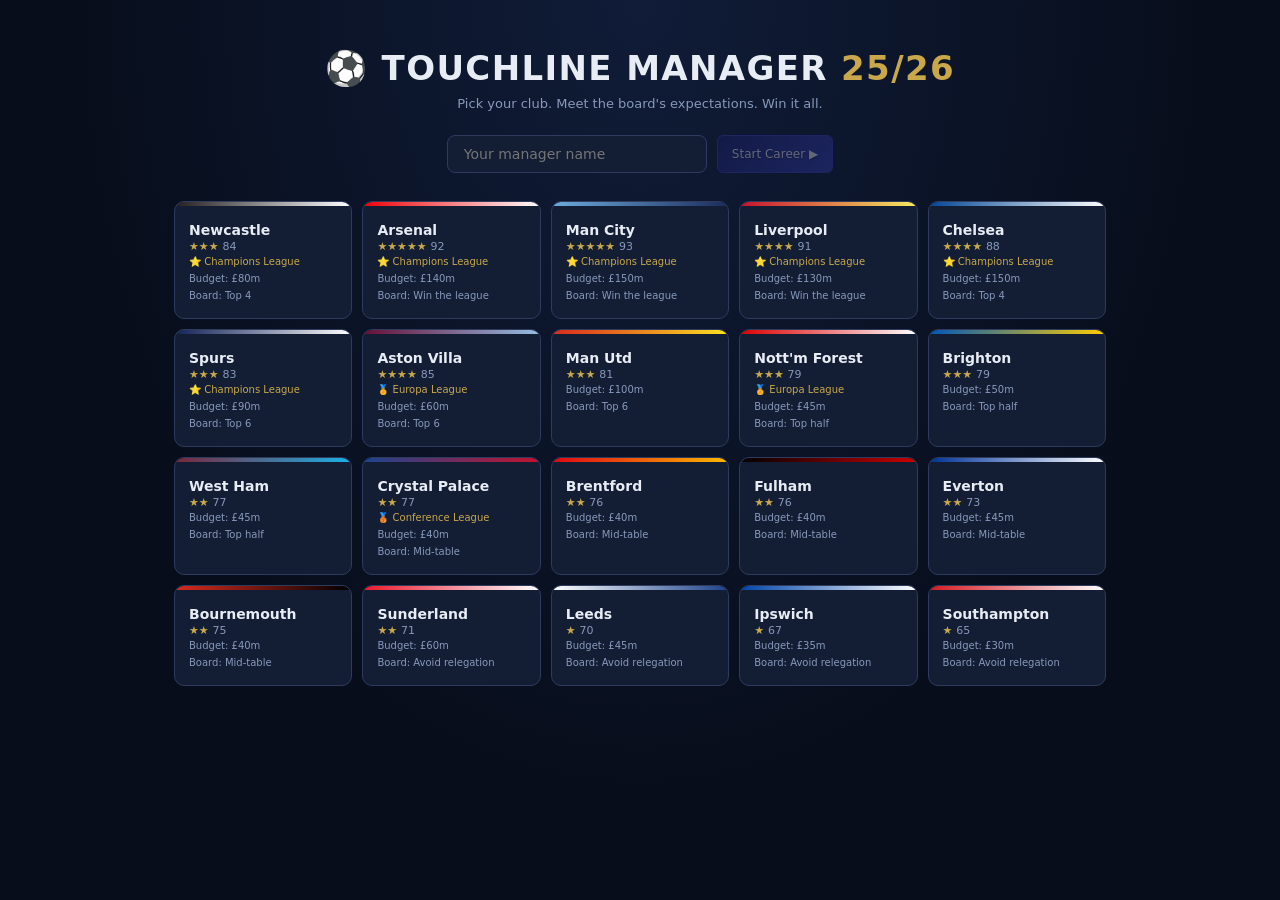
==== index.html @ 54430cdc "Add complete Football Manager 26 browser game Full multi-season football management game: modular JS" ====
<!DOCTYPE html>
<html lang="en">
<head>
<meta charset="UTF-8">
<meta name="viewport" content="width=device-width,initial-scale=1">
<title>Touchline Manager 25/26</title>
<link rel="stylesheet" href="css/style.css">
</head>
<body>

<!-- ══════════════ SETUP / NEW GAME ══════════════ -->
<div class="setup" id="pg-setup">
  <div class="setup-inner">
    <div class="setup-logo">⚽ TOUCHLINE MANAGER <span>25/26</span></div>
    <div class="setup-sub">Pick your club. Meet the board's expectations. Win it all.</div>
    <div class="setup-row">
      <input type="text" id="su-name" placeholder="Your manager name" maxlength="24">
      <button class="btn pri" id="su-continue" onclick="UI.confirmNewGame()" disabled>Start Career ▶</button>
      <button class="btn gold-b" id="su-resume" style="display:none" onclick="UI.resumeGame()">Resume Save ▶</button>
    </div>
    <div class="club-grid" id="su-clubs"></div>
  </div>
</div>

<div class="app" id="app" style="display:none">

<!-- ══════════════ TOPBAR ══════════════ -->
<div class="topbar">
  <div class="tb-logo" id="tb-logo">TM</div>
  <div class="tb-club">
    <div class="tb-club-name" id="tb-club-name">—</div>
    <div class="tb-club-sub" id="tb-date">—</div>
  </div>
  <div class="tb-stats">
    <div class="tb-stat" onclick="UI.nav('table')">
      <div class="tb-stat-v tb-pos" id="tb-pos">—</div>
      <div class="tb-stat-l">Position</div>
    </div>
    <div class="tb-stat">
      <div class="tb-stat-v tb-pts" id="tb-pts">0</div>
      <div class="tb-stat-l">PL Points</div>
    </div>
    <div class="tb-stat" onclick="UI.nav('transfers')">
      <div class="tb-stat-v tb-bud" id="tb-bud">—</div>
      <div class="tb-stat-l">Budget</div>
    </div>
    <div class="tb-stat">
      <div class="tb-stat-v" style="color:var(--text2)" id="tb-gd">+0</div>
      <div class="tb-stat-l">Goal Diff</div>
    </div>
    <div class="tb-stat" onclick="UI.nav('europe')">
      <div class="tb-stat-v" id="tb-euro" style="color:var(--gold);font-size:11px">—</div>
      <div class="tb-stat-l">Europe</div>
    </div>
  </div>
  <div class="tb-right">
    <div id="tb-window"></div>
    <div class="tb-inbox" id="tb-inbox-btn" onclick="UI.nav('inbox')">📬<div class="tb-unread" id="tb-unread">0</div></div>
    <div>
      <div class="tb-morale" id="tb-morale">😐</div>
      <div class="tb-stat-l" style="text-align:center">Morale</div>
    </div>
  </div>
</div>

<!-- ══════════════ SIDEBAR ══════════════ -->
<div class="sidebar">
  <div class="sb-section">Main</div>
  <button class="sb-btn on" id="sb-hub" onclick="UI.nav('hub')"><span class="sb-icon">🏠</span>Hub</button>
  <button class="sb-btn" id="sb-fixtures" onclick="UI.nav('fixtures')"><span class="sb-icon">📅</span>Fixtures</button>
  <button class="sb-btn" id="sb-table" onclick="UI.nav('table')"><span class="sb-icon">📊</span>League</button>
  <button class="sb-btn" id="sb-inbox" onclick="UI.nav('inbox')"><span class="sb-icon">📬</span>Inbox<span class="sb-badge" id="sb-badge">0</span></button>
  <div class="sb-section">Team</div>
  <button class="sb-btn" id="sb-squad" onclick="UI.nav('squad')"><span class="sb-icon">👥</span>Squad</button>
  <button class="sb-btn" id="sb-lineup" onclick="UI.nav('lineup')"><span class="sb-icon">⚽</span>Lineup</button>
  <button class="sb-btn" id="sb-tactics" onclick="UI.nav('tactics')"><span class="sb-icon">⚙️</span>Tactics</button>
  <button class="sb-btn" id="sb-training" onclick="UI.nav('training')"><span class="sb-icon">🏃</span>Training</button>
  <div class="sb-section">Club</div>
  <button class="sb-btn" id="sb-transfers" onclick="UI.nav('transfers')"><span class="sb-icon">🔄</span>Transfers</button>
  <button class="sb-btn" id="sb-europe" onclick="UI.nav('europe')"><span class="sb-icon">⭐</span>Europe</button>
  <button class="sb-btn" id="sb-cups" onclick="UI.nav('cups')"><span class="sb-icon">🏆</span>Domestic Cups</button>
  <div style="margin-top:auto;padding:8px 4px 4px">
    <div class="sb-section" style="padding:0 4px 4px">Recent Form</div>
    <div class="sb-form" id="sb-form"></div>
    <button class="sb-btn" style="margin-top:6px" onclick="UI.quitToMenu()"><span class="sb-icon">💾</span>Save &amp; Menu</button>
  </div>
</div>

<!-- ══════════════ MAIN AREA ══════════════ -->
<div class="main-area">
<div class="toast" id="toast"></div>

<!-- ── HUB ── -->
<div class="page on" id="pg-hub">
  <div style="display:flex;justify-content:space-between;align-items:flex-start;margin-bottom:16px">
    <div>
      <h2 style="font-size:20px;font-weight:700;margin-bottom:2px">Dashboard</h2>
      <div style="font-size:12px;color:var(--text2)" id="hub-sub"></div>
    </div>
    <button class="btn pri" style="font-size:13px;padding:10px 22px" id="hub-continue" onclick="UI.continueToMatch()">Continue ▶</button>
  </div>
  <div class="kpi-row">
    <div class="kpi"><div class="kpi-v tb-pts" id="h-pts">0</div><div class="kpi-l">PL Points</div></div>
    <div class="kpi"><div class="kpi-v tb-pos" id="h-pos">—</div><div class="kpi-l">Position</div></div>
    <div class="kpi"><div class="kpi-v" style="color:var(--text2)" id="h-wdl">0-0-0</div><div class="kpi-l">W-D-L</div></div>
    <div class="kpi"><div class="kpi-v tb-bud" id="h-bud">—</div><div class="kpi-l">Budget</div></div>
    <div class="kpi"><div class="kpi-v" style="color:var(--gold)" id="h-conf">65</div><div class="kpi-l">Board Conf.</div></div>
  </div>
  <div class="hub-grid">
    <div>
      <div class="card gold" id="hub-fix">
        <div class="card-title">Next Match</div>
        <div style="display:flex;align-items:center;justify-content:space-between">
          <div>
            <div style="font-size:11px;color:var(--text2);margin-bottom:4px" id="h-comp"></div>
            <div style="font-size:17px;font-weight:700;margin-bottom:4px" id="h-matchline">—</div>
            <div style="font-size:11px;color:var(--text2)" id="h-venue"></div>
            <div style="font-size:11px;color:var(--text2)" id="h-matchdate"></div>
            <div style="font-size:11px;color:var(--gold);margin-top:4px" id="h-oppform"></div>
          </div>
          <button class="btn pri" style="font-size:13px;padding:10px 20px" id="hub-play-btn" onclick="UI.nav('lineup')">Pick XI ▶</button>
        </div>
      </div>
      <div class="card">
        <div class="card-title">Board Objectives</div>
        <div style="display:flex;justify-content:space-between;align-items:center;margin-bottom:6px">
          <span style="font-size:12px">Target: <strong id="h-target"></strong></span>
          <span style="font-size:11px;color:var(--text2)" id="h-board-mood"></span>
        </div>
        <div class="board-bar"><div class="board-fill" id="h-board-fill" style="width:65%"></div></div>
        <div style="font-size:10px;color:var(--text2)" id="h-board-note"></div>
      </div>
      <div id="hub-comps"></div>
    </div>
    <div>
      <div class="card">
        <div class="card-title">Treatment &amp; Suspensions</div>
        <div id="hub-injuries"></div>
      </div>
      <div class="card">
        <div class="card-title">Recent Results</div>
        <div id="hub-results"></div>
      </div>
    </div>
    <div>
      <div class="card">
        <div class="card-title">Latest News</div>
        <div id="hub-news"></div>
      </div>
      <div id="hub-offer-card"></div>
    </div>
  </div>
</div>

<!-- ── LINEUP ── -->
<div class="page" id="pg-lineup">
  <h2 style="font-size:18px;font-weight:700;margin-bottom:16px">Pick Lineup</h2>
  <div class="g2" style="gap:20px;align-items:start">
    <div>
      <div class="field-label">Formation</div>
      <select id="lu-fm" onchange="UI.changeFormation()" style="width:200px;margin-bottom:12px">
        <option value="433">4-3-3</option><option value="4231">4-2-3-1</option>
        <option value="442">4-4-2</option><option value="4411">4-4-1-1</option>
        <option value="343">3-4-3</option><option value="352">3-5-2</option>
        <option value="41410">4-1-4-1</option><option value="532">5-3-2</option>
        <option value="541">5-4-1</option><option value="4222">4-2-2-2</option>
        <option value="451">4-5-1</option><option value="3412">3-4-1-2</option>
      </select>
      <div class="pitch-static" id="pitch-container"></div>
      <div class="btn-row" style="margin-top:10px">
        <button class="btn" onclick="UI.autoFill()">⚡ Auto-pick XI</button>
        <button class="btn pri" id="lu-go" onclick="UI.preMatch()">Pre-Match Press ▶</button>
      </div>
    </div>
    <div>
      <div class="card" id="pk-panel" style="display:none">
        <div class="card-title" id="pk-lbl">Pick Player</div>
        <div id="pk-list" style="max-height:300px;overflow-y:auto"></div>
        <button class="btn full" style="margin-top:8px" onclick="UI.closePicker()">Cancel</button>
      </div>
      <div class="card" id="bench-panel">
        <div class="card-title">Bench (up to 9)</div>
        <div id="bench-list"></div>
        <div id="bench-add"></div>
      </div>
    </div>
  </div>
</div>

<!-- ── PRE-MATCH PRESS ── -->
<div class="page" id="pg-prepress">
  <h2 style="font-size:18px;font-weight:700;margin-bottom:4px">Pre-Match Press Conference</h2>
  <div style="font-size:12px;color:var(--text2);margin-bottom:16px" id="pp-fixture"></div>
  <div style="max-width:600px">
    <div id="pp-questions"></div>
    <button class="btn" style="margin-top:8px" onclick="UI.skipPress()">Skip press conference</button>
    <button class="btn pri" id="pp-done" style="display:none;margin-top:8px" onclick="UI.startMatch()">Done — Kick Off ▶</button>
  </div>
</div>

<!-- ── MATCH ── -->
<div class="page" id="pg-match">
  <div class="match-layout">
    <div>
      <div class="match-scoreline">
        <div><div class="match-team" id="m-home">—</div></div>
        <div style="text-align:center">
          <div class="match-score" id="m-score">0 — 0</div>
          <div style="font-size:10px;color:var(--text2);margin-top:2px" id="m-scorers-inline"></div>
        </div>
        <div style="text-align:right">
          <div class="match-team" id="m-away">—</div>
          <div style="font-size:11px;color:var(--text2)" id="m-min">0'</div>
        </div>
      </div>
      <div class="pitch-wrap" style="margin-bottom:10px">
        <canvas id="pitch-canvas" style="width:100%;display:block"></canvas>
      </div>
      <div class="highlight-banner" id="highlight-banner">Match in progress...</div>
      <div class="shout-row">
        <button class="shout-btn" onclick="UI.shout('encourage')">💪 Encourage</button>
        <button class="shout-btn" onclick="UI.shout('demand')">🔥 Demand More</button>
        <button class="shout-btn" onclick="UI.shout('calm')">✋ Calm Down</button>
        <button class="shout-btn" onclick="UI.shout('tactics')">🎯 Tactics</button>
        <button class="shout-btn" onclick="UI.shout('express')">🌟 Express</button>
      </div>
      <div style="display:flex;gap:8px;align-items:center;margin-bottom:8px">
        <span style="font-size:11px;color:var(--text2)">Speed:</span>
        <div class="speed-btns">
          <button id="btn-spd1" class="spd-btn on" onclick="UI.setSpeed(1)">1x</button>
          <button id="btn-spd2" class="spd-btn" onclick="UI.setSpeed(2)">2x</button>
          <button id="btn-spd4" class="spd-btn" onclick="UI.setSpeed(4)">4x</button>
          <button id="btn-spd8" class="spd-btn" onclick="UI.setSpeed(8)">8x</button>
        </div>
        <div style="margin-left:auto;display:flex;gap:8px">
          <button class="btn" id="btn-pause" onclick="UI.togglePause()">⏸ Pause</button>
          <button class="btn warn" onclick="UI.nav('subs')">🔄 Subs</button>
          <button class="btn dan" id="btn-ft" onclick="UI.fullTime()" disabled>Full Time</button>
        </div>
      </div>
    </div>
    <div>
      <div class="card" style="margin-bottom:10px">
        <div class="card-title" id="m-comp">—</div>
        <div style="font-size:11px;color:var(--text2);margin-bottom:8px" id="m-venue"></div>
        <div class="match-stats">
          <div class="mstat"><div class="mstat-v" id="m-shots">0-0</div><div class="mstat-l">Shots</div></div>
          <div class="mstat"><div class="mstat-v" id="m-xg">0.0-0.0</div><div class="mstat-l">xG</div></div>
          <div class="mstat"><div class="mstat-v" id="m-poss">50%</div><div class="mstat-l">Poss</div></div>
        </div>
        <div style="font-size:11px;color:var(--text2)">Cards: <span id="m-cards">0Y 0R</span> &nbsp;|&nbsp; Subs: <span id="m-subs">0/5</span></div>
      </div>
      <div class="card">
        <div class="card-title">Match Commentary</div>
        <div class="match-log" id="mlog"></div>
      </div>
    </div>
  </div>
</div>

<!-- ── SUBS ── -->
<div class="page" id="pg-subs">
  <h2 style="font-size:18px;font-weight:700;margin-bottom:4px">Substitutions</h2>
  <div style="font-size:12px;color:var(--text2);margin-bottom:16px"><span id="sub-left">5 left</span> — Step 1: tap who comes OFF &nbsp;▸&nbsp; Step 2: tap who comes ON</div>
  <div class="g2" style="gap:16px;max-width:760px">
    <div class="card"><div class="card-title">On the Pitch</div><div id="sub-off"></div></div>
    <div class="card"><div class="card-title" id="sub-on-sec">Bench</div><div id="sub-on"></div></div>
  </div>
  <button class="btn" style="margin-top:12px" onclick="UI.nav('match')">← Back to Match</button>
</div>

<!-- ── HALF TIME ── -->
<div class="page" id="pg-halftime">
  <h2 style="font-size:18px;font-weight:700;margin-bottom:16px">Half Time</h2>
  <div class="g2" style="gap:16px;max-width:760px">
    <div>
      <div class="card gold" style="text-align:center;padding:20px">
        <div style="font-size:32px;font-weight:800;margin-bottom:4px" id="ht-score">0 — 0</div>
        <div style="font-size:12px;color:var(--text2)" id="ht-scorers"></div>
      </div>
      <div class="card"><div class="card-title">Team Talk</div><div id="ht-talks"></div></div>
    </div>
    <div class="card">
      <div class="card-title">Make Changes</div>
      <p style="font-size:12px;color:var(--text2);margin-bottom:10px">Adjust before the second half.</p>
      <button class="btn full" onclick="UI.nav('subs')">🔄 Substitutions</button>
      <button class="btn full" onclick="UI.nav('tactics')">⚙️ Tactics</button>
      <button class="btn pri full" style="margin-top:8px" onclick="UI.resumeSecondHalf()">▶ Start 2nd Half</button>
    </div>
  </div>
</div>

<!-- ── RESULT ── -->
<div class="page" id="pg-result">
  <h2 style="font-size:18px;font-weight:700;margin-bottom:16px">Full Time</h2>
  <div class="g2" style="gap:16px;max-width:760px">
    <div>
      <div class="card" style="text-align:center;padding:24px">
        <div style="font-size:12px;color:var(--text2);margin-bottom:4px" id="r-comp"></div>
        <div style="font-size:14px;font-weight:600;margin-bottom:8px" id="r-line"></div>
        <div style="font-size:42px;font-weight:800;letter-spacing:6px;margin-bottom:4px" id="r-score"></div>
        <div style="font-size:11px;color:var(--gold);margin-bottom:8px" id="r-note"></div>
        <div style="font-size:12px;color:var(--text2)" id="r-scorers"></div>
      </div>
      <div class="g3" style="gap:8px">
        <div class="mstat card" style="padding:12px;margin:0"><div class="mstat-v" id="r-shots">0-0</div><div class="mstat-l">Shots</div></div>
        <div class="mstat card" style="padding:12px;margin:0"><div class="mstat-v" id="r-poss">50</div><div class="mstat-l">Poss %</div></div>
        <div class="mstat card" style="padding:12px;margin:0"><div class="mstat-v" id="r-xg">0.0</div><div class="mstat-l">xG</div></div>
      </div>
    </div>
    <div>
      <div class="card"><div class="card-title">Player Ratings</div><div id="r-ratings" style="max-height:260px;overflow-y:auto"></div></div>
      <button class="btn full" onclick="UI.postPress()">📰 Post-Match Press</button>
      <button class="btn pri full" style="margin-top:6px" onclick="UI.afterMatch()">Continue ▶</button>
    </div>
  </div>
</div>

<!-- ── POST PRESS ── -->
<div class="page" id="pg-postpress">
  <h2 style="font-size:18px;font-weight:700;margin-bottom:4px">Post-Match Press Conference</h2>
  <div style="font-size:12px;color:var(--text2);margin-bottom:16px" id="post-result-label"></div>
  <div style="max-width:600px">
    <div id="post-questions"></div>
    <button class="btn pri" id="post-done" style="display:none;margin-top:8px" onclick="UI.afterMatch()">Continue ▶</button>
  </div>
</div>

<!-- ── SQUAD ── -->
<div class="page" id="pg-squad">
  <h2 style="font-size:18px;font-weight:700;margin-bottom:16px">Squad Management</h2>
  <div class="tabs">
    <div class="tab on" id="sq-t-players" onclick="UI.sqTab('players')">Players</div>
    <div class="tab" id="sq-t-stats" onclick="UI.sqTab('stats')">Statistics</div>
    <div class="tab" id="sq-t-injuries" onclick="UI.sqTab('injuries')">Unavailable</div>
    <div class="tab" id="sq-t-contracts" onclick="UI.sqTab('contracts')">Contracts</div>
  </div>
  <div id="sq-content"></div>
</div>

<!-- ── TACTICS ── -->
<div class="page" id="pg-tactics">
  <h2 style="font-size:18px;font-weight:700;margin-bottom:16px">Tactics</h2>
  <div class="g2" style="gap:20px;max-width:820px;align-items:start">
    <div>
      <div class="card">
        <div class="card-title">Mentality &amp; Style</div>
        <div class="field-label">Mentality</div>
        <select id="t-men"><option value="att">Attacking</option><option value="bal" selected>Balanced</option><option value="def">Defensive</option><option value="ctr">Counter-Attack</option><option value="pos">Possession</option></select>
        <div class="field-label">Playing Style</div>
        <select id="t-style"><option value="direct">Direct Play</option><option value="tiki">Tiki-Taka</option><option value="press">High Press</option><option value="long">Long Ball</option><option value="wing">Wing Play</option></select>
      </div>
      <div class="card">
        <div class="card-title">Sliders</div>
        <div class="field-label">Pressing Intensity &nbsp;<span id="t-pv" style="color:var(--text)">7</span></div>
        <input type="range" min="1" max="10" value="7" id="t-press" oninput="document.getElementById('t-pv').textContent=this.value">
        <div class="field-label" style="margin-top:10px">Defensive Line &nbsp;<span id="t-lv" style="color:var(--text)">6</span></div>
        <input type="range" min="1" max="10" value="6" id="t-line" oninput="document.getElementById('t-lv').textContent=this.value">
        <div class="field-label" style="margin-top:10px">Width &nbsp;<span id="t-wv" style="color:var(--text)">6</span></div>
        <input type="range" min="1" max="10" value="6" id="t-width" oninput="document.getElementById('t-wv').textContent=this.value">
        <button class="btn suc full" style="margin-top:14px" onclick="UI.saveTactics()">Save Tactics ✓</button>
      </div>
    </div>
    <div class="card">
      <div class="card-title">Team Instructions <span style="font-size:10px;font-weight:400;color:var(--text2)">(max 3, each adds a small boost)</span></div>
      <div id="t-instrs"></div>
    </div>
  </div>
</div>

<!-- ── TRANSFERS ── -->
<div class="page" id="pg-transfers">
  <h2 style="font-size:18px;font-weight:700;margin-bottom:4px">Transfer Centre</h2>
  <div style="font-size:12px;color:var(--text2);margin-bottom:12px" id="tr-status"></div>
  <div class="tabs">
    <div class="tab on" id="tr-t-buy" onclick="UI.trTab('buy')">Sign Players</div>
    <div class="tab" id="tr-t-free" onclick="UI.trTab('free')">Free Agents</div>
    <div class="tab" id="tr-t-sell" onclick="UI.trTab('sell')">Sell / Loan</div>
  </div>
  <div id="tr-content"></div>
</div>

<!-- ── TRAINING ── -->
<div class="page" id="pg-training">
  <h2 style="font-size:18px;font-weight:700;margin-bottom:16px">Training</h2>
  <div class="g2" style="gap:16px;align-items:start;max-width:820px">
    <div class="card">
      <div class="card-title">Weekly Training Focus</div>
      <p style="font-size:11px;color:var(--text2);margin-bottom:12px">Choose what the squad trains. Affects the next match.</p>
      <div id="training-opts"></div>
    </div>
    <div class="card">
      <div class="card-title">Individual Development <span style="font-size:10px;font-weight:400;color:var(--text2)">(up to 3 players)</span></div>
      <p style="font-size:11px;color:var(--text2);margin-bottom:10px">Focused coaching for players with growth potential. Boosts weekly and end-of-season development.</p>
      <div id="training-individual"></div>
    </div>
  </div>
</div>

<!-- ── FIXTURES ── -->
<div class="page" id="pg-fixtures">
  <h2 style="font-size:18px;font-weight:700;margin-bottom:16px">Fixtures &amp; Results</h2>
  <div style="max-width:720px"><div id="fixtures-list"></div></div>
</div>

<!-- ── TABLE ── -->
<div class="page" id="pg-table">
  <h2 style="font-size:18px;font-weight:700;margin-bottom:16px">Premier League</h2>
  <div class="tabs">
    <div class="tab on" id="tbl-t-pl" onclick="UI.tblTab('pl')">Table</div>
    <div class="tab" id="tbl-t-scorers" onclick="UI.tblTab('scorers')">Top Scorers</div>
    <div class="tab" id="tbl-t-results" onclick="UI.tblTab('results')">Latest Results</div>
  </div>
  <div style="max-width:760px"><div id="table-content"></div></div>
</div>

<!-- ── EUROPE ── -->
<div class="page" id="pg-europe">
  <h2 style="font-size:18px;font-weight:700;margin-bottom:16px" id="eu-title">Europe</h2>
  <div id="europe-content" style="max-width:760px"></div>
</div>

<!-- ── CUPS ── -->
<div class="page" id="pg-cups">
  <h2 style="font-size:18px;font-weight:700;margin-bottom:16px">Domestic Cups</h2>
  <div class="g2" style="gap:16px;max-width:820px;align-items:start" id="cups-content"></div>
</div>

<!-- ── INBOX ── -->
<div class="page" id="pg-inbox">
  <h2 style="font-size:18px;font-weight:700;margin-bottom:16px">Inbox</h2>
  <div style="max-width:640px"><div id="inbox-content"></div></div>
</div>

<!-- ── SEASON END ── -->
<div class="page" id="pg-end">
  <h2 style="font-size:18px;font-weight:700;margin-bottom:16px">Season Review</h2>
  <div style="max-width:760px">
    <div id="end-content"></div>
    <button class="btn pri" style="margin-top:16px;padding:10px 28px;font-size:14px" onclick="UI.newSeason()">Start Next Season ▶</button>
  </div>
</div>

<!-- ── SACKED ── -->
<div class="page" id="pg-sacked">
  <div style="max-width:560px;margin:60px auto;text-align:center">
    <div style="font-size:56px;margin-bottom:12px">📉</div>
    <h2 style="font-size:24px;font-weight:800;margin-bottom:8px;color:var(--red)">SACKED</h2>
    <div id="sacked-content" style="font-size:13px;color:var(--text2);line-height:1.8;margin-bottom:20px"></div>
    <button class="btn pri" style="padding:10px 28px;font-size:14px" onclick="UI.backToMenu()">Start a New Career ▶</button>
  </div>
</div>

</div><!-- /main-area -->
</div><!-- /app -->

<!-- ══════════════ MODALS ══════════════ -->
<div class="overlay" id="mod-player">
  <div class="modal">
    <div style="display:flex;justify-content:space-between;align-items:flex-start;margin-bottom:14px">
      <div><div class="modal-title" id="mod-pl-name"></div><div class="modal-sub" id="mod-pl-info"></div></div>
      <button class="btn sm" onclick="UI.closeModal('mod-player')">✕</button>
    </div>
    <div id="mod-pl-attrs"></div>
    <div id="mod-pl-extra" style="margin-top:12px"></div>
  </div>
</div>

<div class="overlay" id="mod-neg">
  <div class="modal">
    <div class="modal-title" id="neg-name"></div>
    <div class="modal-sub" id="neg-info"></div>
    <div id="neg-body"></div>
    <div class="modal-footer" id="neg-footer"></div>
  </div>
</div>

<div class="overlay" id="mod-offer">
  <div class="modal">
    <div class="modal-title" id="offer-title"></div>
    <div class="modal-sub" id="offer-body"></div>
    <div class="modal-footer">
      <button class="btn dan" onclick="UI.rejectOffer()">Reject</button>
      <button class="btn suc" onclick="UI.acceptOffer()">Accept ✓</button>
    </div>
  </div>
</div>

<script src="js/util.js"></script>
<script src="js/data.js"></script>
<script src="js/core.js"></script>
<script src="js/sim.js"></script>
<script src="js/match.js"></script>
<script src="js/pitch.js"></script>
<script src="js/ui.js"></script>
<script src="js/main.js"></script>
</body>
</html>
---- css/style.css ----
*{box-sizing:border-box;margin:0;padding:0}
:root{
  --navy:#0e1628;--navy2:#1a2540;--navy3:#243050;--navy4:#2e3a5e;
  --gold:#c9a84c;--green:#27ae60;--red:#c0392b;--amber:#d35400;--blue:#2980b9;
  --text:#e8ecf4;--text2:#8899bb;--border:#2e3a5e;--bg:#070d1a;--bg2:#0e1628;--bg3:#131e35;
  --accent:#3d5afe;--club:#3a3fbf;--club2:#1a1f6e;--sidebar-w:200px;--topbar-h:48px
}
body{font-family:'Segoe UI',system-ui,sans-serif;font-size:13px;color:var(--text);background:var(--bg);overflow:hidden;height:100vh}

/* ── SETUP SCREEN ───────────────────────────────── */
.setup{height:100vh;overflow-y:auto;background:radial-gradient(ellipse at top,#101c38 0%,#070d1a 65%)}
.setup-inner{max-width:980px;margin:0 auto;padding:48px 24px}
.setup-logo{font-size:34px;font-weight:900;letter-spacing:.04em;text-align:center}
.setup-logo span{color:var(--gold)}
.setup-sub{text-align:center;color:var(--text2);font-size:13px;margin:8px 0 24px}
.setup-row{display:flex;gap:10px;justify-content:center;margin-bottom:28px;flex-wrap:wrap}
.setup-row input{background:var(--bg3);border:1px solid var(--border);border-radius:8px;padding:10px 16px;font-size:14px;color:var(--text);font-family:inherit;width:260px}
.club-grid{display:grid;grid-template-columns:repeat(auto-fill,minmax(170px,1fr));gap:10px}
.club-card{background:var(--bg3);border:1px solid var(--border);border-radius:10px;padding:14px;cursor:pointer;transition:all .15s;position:relative;overflow:hidden}
.club-card:hover{border-color:var(--text2);transform:translateY(-2px)}
.club-card.sel{border-color:var(--gold);box-shadow:0 0 0 1px var(--gold)}
.club-card .cc-bar{position:absolute;top:0;left:0;right:0;height:4px}
.club-card .cc-name{font-weight:700;font-size:14px;margin:6px 0 2px}
.club-card .cc-sub{font-size:10px;color:var(--text2);line-height:1.7}
.club-card .cc-str{font-size:11px;font-weight:700;color:var(--gold)}

/* ── LAYOUT ─────────────────────────────────────── */
.app{display:grid;grid-template-rows:var(--topbar-h) 1fr;grid-template-columns:var(--sidebar-w) 1fr;height:100vh}
.topbar{grid-column:1/-1;background:var(--navy);border-bottom:1px solid var(--border);display:flex;align-items:center;gap:0;z-index:50}
.sidebar{background:var(--navy2);border-right:1px solid var(--border);overflow-y:auto;display:flex;flex-direction:column;gap:2px;padding:8px 6px}
.main-area{background:var(--bg);overflow-y:auto;position:relative}

/* ── TOPBAR ──────────────────────────────────────── */
.tb-logo{width:var(--topbar-h);height:var(--topbar-h);background:linear-gradient(135deg,var(--club2),var(--club));display:flex;align-items:center;justify-content:center;font-weight:800;font-size:14px;color:#fff;flex-shrink:0;border-right:1px solid var(--border);text-shadow:0 1px 2px rgba(0,0,0,.5)}
.tb-club{padding:0 16px;border-right:1px solid var(--border);min-width:170px}
.tb-club-name{font-weight:700;font-size:14px}
.tb-club-sub{font-size:10px;color:var(--text2)}
.tb-stats{display:flex;align-items:stretch;flex:1}
.tb-stat{display:flex;flex-direction:column;align-items:center;justify-content:center;padding:0 18px;border-right:1px solid var(--border);cursor:pointer;transition:background .15s}
.tb-stat:hover{background:var(--navy3)}
.tb-stat-v{font-size:16px;font-weight:700}
.tb-stat-l{font-size:9px;color:var(--text2);text-transform:uppercase;letter-spacing:.06em}
.tb-pos{color:var(--gold)}.tb-pts{color:var(--green)}.tb-bud{color:#5aabdd}
.tb-right{margin-left:auto;display:flex;align-items:center;gap:8px;padding:0 12px}
.tb-morale{font-size:18px;cursor:default}
.tb-inbox{position:relative;cursor:pointer;padding:6px 10px;border-radius:6px;font-size:18px;border:1px solid transparent}
.tb-inbox:hover{background:var(--navy3)}
.tb-unread{position:absolute;top:2px;right:2px;background:var(--red);color:#fff;border-radius:50%;width:14px;height:14px;font-size:9px;align-items:center;justify-content:center;display:none}
.tb-window{background:rgba(39,174,96,.15);border:1px solid var(--green);border-radius:4px;padding:3px 10px;font-size:10px;font-weight:700;color:var(--green)}

/* ── SIDEBAR ─────────────────────────────────────── */
.sb-section{font-size:9px;font-weight:700;color:var(--text2);text-transform:uppercase;letter-spacing:.1em;padding:8px 8px 4px;margin-top:4px}
.sb-btn{display:flex;align-items:center;gap:8px;padding:7px 10px;border-radius:6px;cursor:pointer;color:var(--text2);transition:all .15s;border:1px solid transparent;font-size:12px;background:none;width:100%;text-align:left;font-family:inherit}
.sb-btn:hover{background:var(--navy3);color:var(--text)}
.sb-btn.on{background:var(--navy4);color:var(--text);border-color:var(--border);font-weight:600}
.sb-icon{font-size:14px;width:18px;text-align:center;flex-shrink:0}
.sb-badge{margin-left:auto;background:var(--red);color:#fff;border-radius:10px;padding:1px 6px;font-size:9px;display:none}
.sb-form{display:flex;gap:3px;padding:6px 8px;flex-wrap:wrap}

/* ── PAGES / CARDS ──────────────────────────────── */
.page{display:none;padding:20px 24px;min-height:100%}.page.on{display:block}
.card{background:var(--bg3);border-radius:8px;padding:14px 16px;border:1px solid var(--border);margin-bottom:12px}
.card.gold{border-color:var(--gold)}.card.green{border-color:var(--green)}.card.red{border-color:var(--red)}.card.blue{border-color:var(--blue)}
.card-title{font-size:11px;font-weight:700;color:var(--text2);text-transform:uppercase;letter-spacing:.07em;margin-bottom:10px}

.g2{display:grid;grid-template-columns:1fr 1fr;gap:10px}
.g3{display:grid;grid-template-columns:1fr 1fr 1fr;gap:10px}
.hub-grid{display:grid;grid-template-columns:1fr 1fr 300px;gap:16px;align-items:start}
.match-layout{display:grid;grid-template-columns:1fr 290px;gap:16px;align-items:start}

/* ── BUTTONS ─────────────────────────────────────── */
.btn{display:inline-flex;align-items:center;justify-content:center;gap:6px;border:1px solid var(--border);border-radius:6px;padding:7px 14px;font-size:12px;color:var(--text);cursor:pointer;font-family:inherit;transition:all .15s;background:var(--bg3);white-space:nowrap}
.btn:hover{background:var(--navy3);border-color:var(--navy4)}.btn:disabled{opacity:.35;pointer-events:none}
.btn.pri{background:linear-gradient(135deg,var(--club2),var(--club));color:#fff;border-color:var(--club);text-shadow:0 1px 2px rgba(0,0,0,.4)}
.btn.suc{background:linear-gradient(135deg,#145a32,#27ae60);color:#fff;border-color:#27ae60}
.btn.dan{background:linear-gradient(135deg,#641e16,#c0392b);color:#fff;border-color:#c0392b}
.btn.warn{background:linear-gradient(135deg,#6b2d00,#d35400);color:#fff;border-color:#d35400}
.btn.gold-b{background:linear-gradient(135deg,#6b4a00,#c9a84c);color:#000;border-color:var(--gold);font-weight:700}
.btn.sm{padding:4px 10px;font-size:11px}.btn.full{width:100%}
.btn-row{display:flex;gap:8px;flex-wrap:wrap;margin-bottom:10px}

/* ── TABS / KPI ─────────────────────────────────── */
.tabs{display:flex;gap:1px;background:var(--bg);border-radius:6px;padding:3px;margin-bottom:14px;width:fit-content}
.tab{padding:6px 16px;border-radius:4px;cursor:pointer;color:var(--text2);font-size:12px;transition:all .15s;white-space:nowrap}
.tab.on{background:var(--navy3);color:var(--text);font-weight:600}
.kpi-row{display:flex;gap:12px;margin-bottom:16px;flex-wrap:wrap}
.kpi{background:var(--bg3);border:1px solid var(--border);border-radius:8px;padding:12px 18px;text-align:center;min-width:80px}
.kpi-v{font-size:22px;font-weight:700}.kpi-l{font-size:9px;color:var(--text2);text-transform:uppercase;margin-top:2px}

/* ── TABLE / LIST ───────────────────────────────── */
.data-table{width:100%;border-collapse:collapse;font-size:12px}
.data-table th{color:var(--text2);font-weight:600;padding:6px 8px;text-align:left;border-bottom:1px solid var(--border);font-size:10px;text-transform:uppercase;letter-spacing:.05em}
.data-table td{padding:6px 8px;border-bottom:1px solid var(--border)}
.data-table tr:last-child td{border-bottom:none}
.data-table tr:hover td{background:rgba(255,255,255,.02)}
.data-table tr.me td{background:rgba(201,168,76,.08);font-weight:600;color:var(--gold)}
.data-table tr.ucl td:first-child{border-left:3px solid var(--gold)}
.data-table tr.uel td:first-child{border-left:3px solid var(--blue)}
.data-table tr.rel td:first-child{border-left:3px solid var(--red)}
.list-row{display:flex;align-items:center;padding:7px 0;border-bottom:1px solid var(--border);gap:8px;font-size:12px}
.list-row:last-child{border-bottom:none}
.list-row:hover{background:rgba(255,255,255,.02)}

/* ── TAGS ────────────────────────────────────────── */
.tag{font-size:10px;padding:2px 6px;border-radius:4px;font-weight:600;white-space:nowrap}
.tag-GK{background:#1a1060;color:#a99fff}
.tag-CB,.tag-RB,.tag-LB,.tag-WB{background:#0a2e20;color:#5dba9a}
.tag-DM,.tag-CM{background:#0a2040;color:#5aabdd}
.tag-AM{background:#152010;color:#85c45a}
.tag-RW,.tag-LW,.tag-RM,.tag-LM{background:#2e150a;color:#e08050}
.tag-ST,.tag-CF{background:#2e0a0a;color:#e05555}
.rat{font-size:11px;font-weight:700;padding:2px 7px;border-radius:4px;background:#0a1a2a;color:#5aabdd;min-width:28px;text-align:center}
.rb{font-size:10px;padding:2px 8px;border-radius:5px;font-weight:700}
.rb-W{background:rgba(39,174,96,.2);color:#27ae60}.rb-D{background:rgba(211,84,0,.2);color:#d35400}
.rb-L{background:rgba(192,57,43,.2);color:#c0392b}.rb-u{background:var(--bg3);color:var(--text2)}
.fdot{width:14px;height:14px;border-radius:50%;display:inline-flex;align-items:center;justify-content:center;font-size:7px;color:#fff;font-weight:700;margin-right:2px}
.fdot-W{background:#27ae60}.fdot-D{background:#d35400}.fdot-L{background:#c0392b}
.inj-badge{background:rgba(192,57,43,.2);color:var(--red);font-size:9px;padding:2px 6px;border-radius:4px;font-weight:700}
.susp-badge{background:rgba(211,84,0,.25);color:var(--amber);font-size:9px;padding:2px 6px;border-radius:4px;font-weight:700}
.contract-ok{color:var(--green);font-size:10px;font-weight:700}.contract-warn{color:var(--amber);font-size:10px;font-weight:700}.contract-danger{color:var(--red);font-size:10px;font-weight:700}

/* ── PITCH (lineup) ─────────────────────────────── */
.pitch-wrap{border-radius:8px;overflow:hidden;border:1px solid var(--border);background:#1a5c1a}
.pitch-static{position:relative;width:100%;padding-bottom:62%;background:linear-gradient(180deg,#1a5c1a,#1e6b1e 50%,#1a5c1a);border-radius:8px;overflow:hidden}
.pnode{position:absolute;transform:translate(-50%,-50%);width:40px;height:40px;border-radius:50%;background:var(--club2);border:2px solid var(--club);display:flex;align-items:center;justify-content:center;font-size:6.5px;font-weight:700;color:#fff;cursor:pointer;text-align:center;line-height:1.2;z-index:2;transition:all .15s}
.pnode:hover{border-color:#fff;transform:translate(-50%,-50%) scale(1.12)}
.pnode.empty{background:var(--bg3);border-color:var(--border);color:var(--text2)}
.pnode.tired{border-color:var(--amber)}.pnode.low{border-color:var(--red);background:rgba(192,57,43,.2)}
.pnode.injd{border-color:#ff4444;background:rgba(255,68,68,.15)}

/* ── MATCH ───────────────────────────────────────── */
.match-scoreline{background:var(--navy2);border:1px solid var(--border);border-radius:8px;padding:12px 16px;margin-bottom:10px;display:flex;align-items:center;justify-content:space-between}
.match-score{font-size:28px;font-weight:800;letter-spacing:4px}
.match-team{font-size:12px;font-weight:600;color:var(--text2)}
.highlight-banner{background:var(--bg3);border:1px solid var(--border);border-radius:6px;padding:8px 14px;font-size:12px;min-height:38px;display:flex;align-items:center;margin-bottom:8px;transition:all .3s}
.highlight-banner.goal{background:rgba(39,174,96,.12);border-color:var(--green);color:var(--green);font-weight:700}
.highlight-banner.danger{background:rgba(192,57,43,.1);border-color:var(--red);color:var(--red)}
.highlight-banner.yellow{background:rgba(211,84,0,.1);border-color:var(--amber);color:var(--amber)}
.shout-row{display:flex;gap:6px;flex-wrap:wrap;margin-bottom:8px}
.shout-btn{padding:5px 12px;border-radius:14px;font-size:11px;border:1px solid var(--border);background:var(--bg3);color:var(--text2);cursor:pointer;transition:all .15s}
.shout-btn:hover{background:var(--navy3);color:var(--text)}
.match-stats{display:grid;grid-template-columns:repeat(3,1fr);gap:8px;margin-bottom:10px}
.mstat{background:var(--bg3);border-radius:6px;padding:8px;text-align:center;border:1px solid var(--border)}
.mstat-v{font-size:14px;font-weight:700}.mstat-l{font-size:9px;color:var(--text2);margin-top:1px}
.speed-btns{display:flex;gap:4px;align-items:center}
.spd-btn{padding:4px 12px;border-radius:4px;font-size:11px;border:1px solid var(--border);background:var(--bg3);color:var(--text2);cursor:pointer}
.spd-btn.on{background:var(--navy3);color:var(--text);border-color:var(--accent)}
.match-log{background:var(--bg);border:1px solid var(--border);border-radius:6px;height:260px;overflow-y:auto;padding:8px 10px;font-size:11px;line-height:1.8}
.ml-goal{color:#27ae60;font-weight:700}.ml-opp{color:#c0392b}.ml-yel{color:#d35400}.ml-red{color:#c0392b;font-weight:700}.ml-sub{color:#2980b9}.ml-inj{color:#d35400;font-style:italic}.ml-ev{color:var(--text2)}

/* ── BARS / FORMS ───────────────────────────────── */
.abar{height:5px;border-radius:2px;background:var(--border);margin:2px 0 6px;overflow:hidden}
.afill{height:100%;border-radius:2px}
.board-bar{height:6px;border-radius:3px;background:var(--border);overflow:hidden;margin:4px 0 2px}
.board-fill{height:100%;border-radius:3px;background:linear-gradient(90deg,var(--red) 0%,var(--amber) 50%,var(--green) 100%)}
select{background:var(--bg3);border:1px solid var(--border);border-radius:6px;padding:7px 10px;font-size:12px;color:var(--text);font-family:inherit;width:100%;margin-bottom:8px}
input[type=range]{width:100%;accent-color:var(--accent)}
.field-label{font-size:11px;color:var(--text2);margin-bottom:4px;font-weight:600}
.press-q{font-size:13px;line-height:1.6;margin-bottom:10px;font-weight:500}
.press-opt{width:100%;text-align:left;padding:9px 14px;background:var(--bg3);border:1px solid var(--border);border-radius:6px;color:var(--text);font-size:12px;cursor:pointer;margin-bottom:6px;font-family:inherit;transition:all .15s}
.press-opt:hover{background:var(--navy3);border-color:var(--accent)}
.train-opt{padding:10px 14px;border-radius:6px;border:1px solid var(--border);cursor:pointer;margin-bottom:6px;background:var(--bg3);transition:all .15s;display:flex;align-items:center;gap:10px}
.train-opt:hover{border-color:var(--accent)}.train-opt.sel{border-color:var(--green);background:rgba(39,174,96,.06)}

/* ── TOAST / MODAL ──────────────────────────────── */
.toast{position:fixed;bottom:20px;left:50%;transform:translateX(-50%);background:var(--navy3);color:var(--text);padding:8px 22px;border-radius:20px;font-size:12px;border:1px solid var(--border);z-index:999;display:none;white-space:nowrap;pointer-events:none}
.toast.on{display:block;animation:fadeup .3s}
@keyframes fadeup{from{opacity:0;transform:translateX(-50%) translateY(8px)}to{opacity:1;transform:translateX(-50%) translateY(0)}}
.overlay{display:none;position:fixed;inset:0;background:rgba(0,0,0,.75);z-index:200;align-items:center;justify-content:center}
.overlay.on{display:flex}
.modal{background:var(--bg3);border-radius:10px;border:1px solid var(--border);padding:20px;width:100%;max-width:480px;max-height:85vh;overflow-y:auto}
.modal-title{font-size:15px;font-weight:700;margin-bottom:4px}
.modal-sub{font-size:11px;color:var(--text2);margin-bottom:14px}
.modal-footer{display:flex;gap:8px;margin-top:14px}

::-webkit-scrollbar{width:5px;height:5px}
::-webkit-scrollbar-track{background:var(--bg)}
::-webkit-scrollbar-thumb{background:var(--navy4);border-radius:3px}
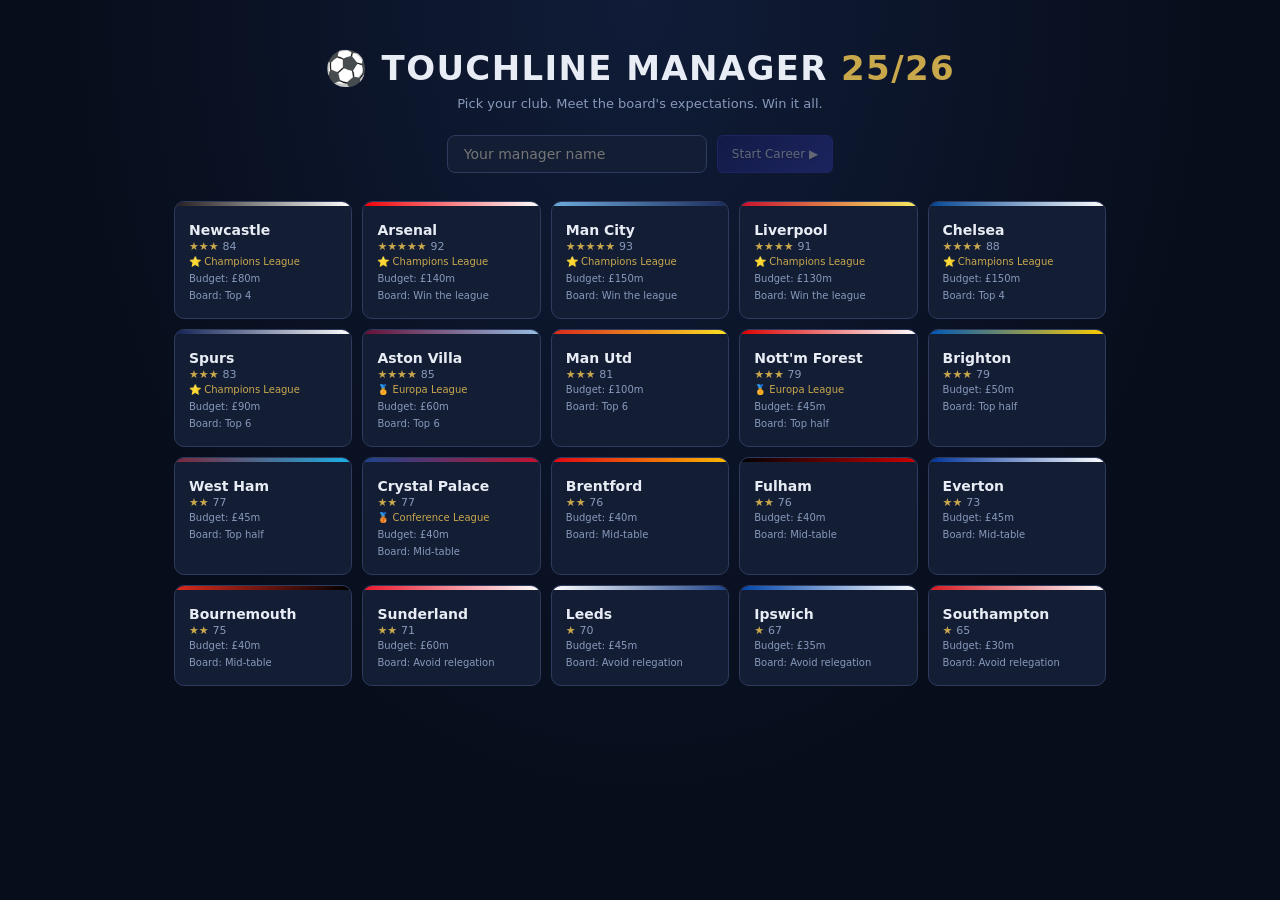
==== commit 1850797f: "Expand transfer market to all top-5 leagues with wonderkids Replaces the ~40-player foreign pool wit" ====
--- a/index.html
+++ b/index.html
@@ -374,6 +374,7 @@
   <div style="font-size:12px;color:var(--text2);margin-bottom:12px" id="tr-status"></div>
   <div class="tabs">
     <div class="tab on" id="tr-t-buy" onclick="UI.trTab('buy')">Sign Players</div>
+    <div class="tab" id="tr-t-wonder" onclick="UI.trTab('wonder')">🌟 Wonderkids</div>
     <div class="tab" id="tr-t-free" onclick="UI.trTab('free')">Free Agents</div>
     <div class="tab" id="tr-t-sell" onclick="UI.trTab('sell')">Sell / Loan</div>
   </div>
--- a/css/style.css
+++ b/css/style.css
@@ -127,6 +127,7 @@
 .pnode.empty{background:var(--bg3);border-color:var(--border);color:var(--text2)}
 .pnode.tired{border-color:var(--amber)}.pnode.low{border-color:var(--red);background:rgba(192,57,43,.2)}
 .pnode.injd{border-color:#ff4444;background:rgba(255,68,68,.15)}
+.pnode.oop{border-style:dashed;border-color:var(--gold)}
 
 /* ── MATCH ───────────────────────────────────────── */
 .match-scoreline{background:var(--navy2);border:1px solid var(--border);border-radius:8px;padding:12px 16px;margin-bottom:10px;display:flex;align-items:center;justify-content:space-between}
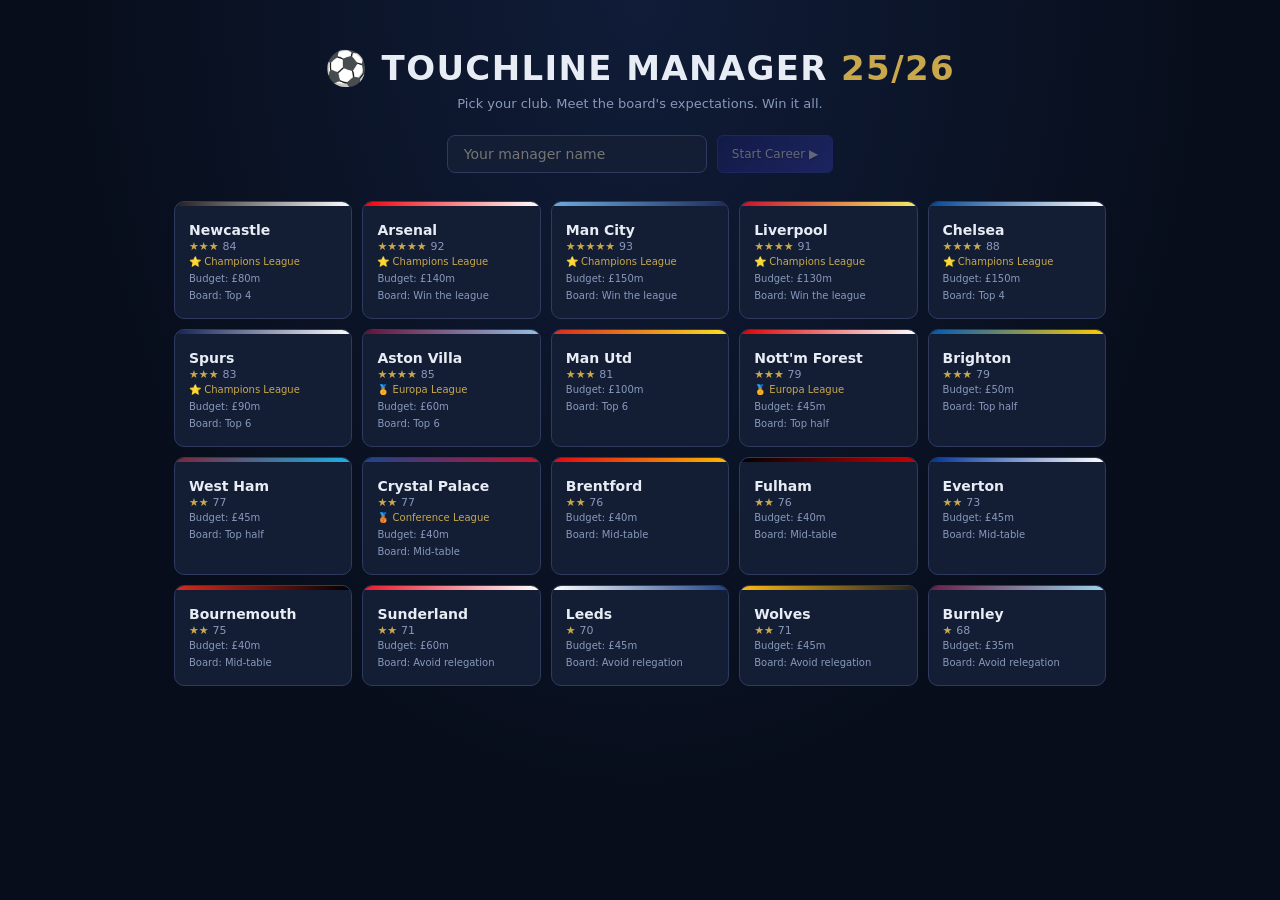
==== commit 89fe33d5: "Add real 2025/26 fixture database and correct the league lineup Season 1 now plays the genuine 2025/" ====
--- a/index.html
+++ b/index.html
@@ -489,6 +489,7 @@
 
 <script src="js/util.js"></script>
 <script src="js/data.js"></script>
+<script src="js/fixtures2526.js"></script>
 <script src="js/core.js"></script>
 <script src="js/sim.js"></script>
 <script src="js/match.js"></script>
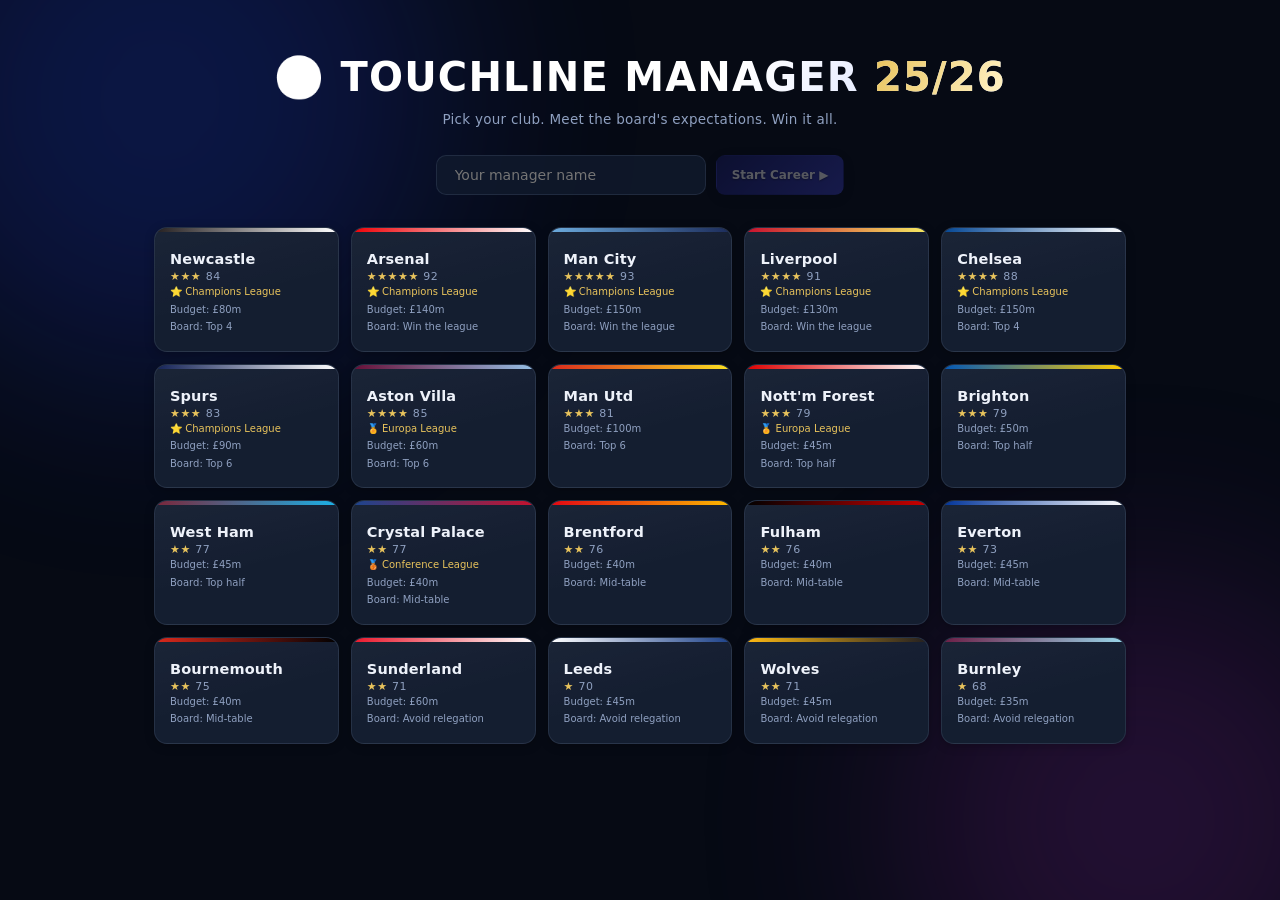
==== commit 6f327137: "Redesign UI: glass theme, club theming, broadcast scoreboard Full visual overhaul of the stylesheet " ====
--- a/index.html
+++ b/index.html
@@ -203,15 +203,13 @@
   <div class="match-layout">
     <div>
       <div class="match-scoreline">
-        <div><div class="match-team" id="m-home">—</div></div>
+        <div style="display:flex;align-items:center;gap:10px"><span class="team-chip" id="m-home-chip"></span><div class="match-team" id="m-home">—</div></div>
         <div style="text-align:center">
           <div class="match-score" id="m-score">0 — 0</div>
-          <div style="font-size:10px;color:var(--text2);margin-top:2px" id="m-scorers-inline"></div>
-        </div>
-        <div style="text-align:right">
-          <div class="match-team" id="m-away">—</div>
-          <div style="font-size:11px;color:var(--text2)" id="m-min">0'</div>
-        </div>
+          <div><span class="min-badge" id="m-min">0'</span></div>
+          <div style="font-size:10px;color:var(--text2);margin-top:3px" id="m-scorers-inline"></div>
+        </div>
+        <div style="display:flex;align-items:center;gap:10px;justify-content:flex-end"><div class="match-team" id="m-away">—</div><span class="team-chip" id="m-away-chip"></span></div>
       </div>
       <div class="pitch-wrap" style="margin-bottom:10px">
         <canvas id="pitch-canvas" style="width:100%;display:block"></canvas>
@@ -490,6 +488,7 @@
 <script src="js/util.js"></script>
 <script src="js/data.js"></script>
 <script src="js/fixtures2526.js"></script>
+<script src="js/players_world.js"></script>
 <script src="js/core.js"></script>
 <script src="js/sim.js"></script>
 <script src="js/match.js"></script>
--- a/css/style.css
+++ b/css/style.css
@@ -1,179 +1,227 @@
 *{box-sizing:border-box;margin:0;padding:0}
 :root{
-  --navy:#0e1628;--navy2:#1a2540;--navy3:#243050;--navy4:#2e3a5e;
-  --gold:#c9a84c;--green:#27ae60;--red:#c0392b;--amber:#d35400;--blue:#2980b9;
-  --text:#e8ecf4;--text2:#8899bb;--border:#2e3a5e;--bg:#070d1a;--bg2:#0e1628;--bg3:#131e35;
-  --accent:#3d5afe;--club:#3a3fbf;--club2:#1a1f6e;--sidebar-w:200px;--topbar-h:48px
+  --navy:#0b1322;--navy2:#101a2e;--navy3:#1a2740;--navy4:#253656;
+  --gold:#e8c35c;--green:#2ecc71;--red:#e74c3c;--amber:#e67e22;--blue:#3498db;
+  --text:#eef2fa;--text2:#8fa0c0;--border:rgba(140,160,200,.14);--bg:#060a14;--bg2:#0b1322;--bg3:#111b2e;
+  --accent:#3d5afe;--club:#3a3fbf;--club2:#1a1f6e;--sidebar-w:204px;--topbar-h:52px;
+  --glass:linear-gradient(165deg,rgba(255,255,255,.045),rgba(255,255,255,.012) 55%);
+  --shadow:0 8px 24px rgba(0,0,0,.35);
+  --shadow-sm:0 2px 10px rgba(0,0,0,.25);
 }
-body{font-family:'Segoe UI',system-ui,sans-serif;font-size:13px;color:var(--text);background:var(--bg);overflow:hidden;height:100vh}
+body{font-family:'Segoe UI',system-ui,-apple-system,'Helvetica Neue',sans-serif;font-size:13px;color:var(--text);background:var(--bg);overflow:hidden;height:100vh;-webkit-font-smoothing:antialiased}
+::selection{background:rgba(61,90,254,.35)}
+
+@keyframes pageIn{from{opacity:0;transform:translateY(7px)}to{opacity:1;transform:none}}
+@keyframes fadeUp{from{opacity:0;transform:translateX(-50%) translateY(10px)}to{opacity:1;transform:translateX(-50%) translateY(0)}}
+@keyframes popIn{from{opacity:0;transform:scale(.96) translateY(8px)}to{opacity:1;transform:none}}
+@keyframes glowPulse{0%,100%{box-shadow:0 0 0 0 rgba(46,204,113,.35)}50%{box-shadow:0 0 18px 2px rgba(46,204,113,.25)}}
+@keyframes floatBlob{0%,100%{transform:translate(0,0) scale(1)}50%{transform:translate(40px,-30px) scale(1.12)}}
+@keyframes shimmer{0%{background-position:-200% 0}100%{background-position:200% 0}}
 
 /* ── SETUP SCREEN ───────────────────────────────── */
-.setup{height:100vh;overflow-y:auto;background:radial-gradient(ellipse at top,#101c38 0%,#070d1a 65%)}
-.setup-inner{max-width:980px;margin:0 auto;padding:48px 24px}
-.setup-logo{font-size:34px;font-weight:900;letter-spacing:.04em;text-align:center}
-.setup-logo span{color:var(--gold)}
-.setup-sub{text-align:center;color:var(--text2);font-size:13px;margin:8px 0 24px}
-.setup-row{display:flex;gap:10px;justify-content:center;margin-bottom:28px;flex-wrap:wrap}
-.setup-row input{background:var(--bg3);border:1px solid var(--border);border-radius:8px;padding:10px 16px;font-size:14px;color:var(--text);font-family:inherit;width:260px}
-.club-grid{display:grid;grid-template-columns:repeat(auto-fill,minmax(170px,1fr));gap:10px}
-.club-card{background:var(--bg3);border:1px solid var(--border);border-radius:10px;padding:14px;cursor:pointer;transition:all .15s;position:relative;overflow:hidden}
-.club-card:hover{border-color:var(--text2);transform:translateY(-2px)}
-.club-card.sel{border-color:var(--gold);box-shadow:0 0 0 1px var(--gold)}
+.setup{height:100vh;overflow-y:auto;background:var(--bg);position:relative}
+.setup::before,.setup::after{content:'';position:fixed;border-radius:50%;filter:blur(110px);opacity:.20;pointer-events:none;animation:floatBlob 14s ease-in-out infinite}
+.setup::before{width:560px;height:560px;background:#2447ff;top:-180px;left:-120px}
+.setup::after{width:480px;height:480px;background:#9c27b0;bottom:-160px;right:-100px;animation-delay:-7s}
+.setup-inner{max-width:1020px;margin:0 auto;padding:54px 24px;position:relative;z-index:1}
+.setup-logo{font-size:40px;font-weight:900;letter-spacing:.03em;text-align:center;background:linear-gradient(120deg,#fff 30%,#9db4ff 60%,#fff);background-size:200% auto;-webkit-background-clip:text;background-clip:text;-webkit-text-fill-color:transparent;animation:shimmer 6s linear infinite}
+.setup-logo span{background:linear-gradient(120deg,var(--gold),#fff0c0,var(--gold));background-size:200% auto;-webkit-background-clip:text;background-clip:text;-webkit-text-fill-color:transparent}
+.setup-sub{text-align:center;color:var(--text2);font-size:13.5px;margin:10px 0 28px;letter-spacing:.02em}
+.setup-row{display:flex;gap:10px;justify-content:center;margin-bottom:32px;flex-wrap:wrap}
+.setup-row input{background:rgba(17,27,46,.8);border:1px solid var(--border);border-radius:10px;padding:11px 18px;font-size:14px;color:var(--text);font-family:inherit;width:270px;transition:border-color .2s,box-shadow .2s}
+.setup-row input:focus{outline:none;border-color:var(--accent);box-shadow:0 0 0 3px rgba(61,90,254,.18)}
+.club-grid{display:grid;grid-template-columns:repeat(auto-fill,minmax(176px,1fr));gap:12px}
+.club-card{background:var(--glass),var(--bg3);border:1px solid var(--border);border-radius:13px;padding:15px;cursor:pointer;transition:transform .18s,border-color .18s,box-shadow .18s;position:relative;overflow:hidden;box-shadow:var(--shadow-sm)}
+.club-card:hover{border-color:rgba(160,180,230,.4);transform:translateY(-3px);box-shadow:var(--shadow)}
+.club-card.sel{border-color:var(--gold);box-shadow:0 0 0 1px var(--gold),0 8px 26px rgba(232,195,92,.18);transform:translateY(-3px)}
 .club-card .cc-bar{position:absolute;top:0;left:0;right:0;height:4px}
-.club-card .cc-name{font-weight:700;font-size:14px;margin:6px 0 2px}
-.club-card .cc-sub{font-size:10px;color:var(--text2);line-height:1.7}
-.club-card .cc-str{font-size:11px;font-weight:700;color:var(--gold)}
+.club-card .cc-name{font-weight:800;font-size:14.5px;margin:8px 0 3px;letter-spacing:.01em}
+.club-card .cc-sub{font-size:10px;color:var(--text2);line-height:1.75}
+.club-card .cc-str{font-size:11px;font-weight:700;color:var(--gold);letter-spacing:.05em}
 
 /* ── LAYOUT ─────────────────────────────────────── */
 .app{display:grid;grid-template-rows:var(--topbar-h) 1fr;grid-template-columns:var(--sidebar-w) 1fr;height:100vh}
-.topbar{grid-column:1/-1;background:var(--navy);border-bottom:1px solid var(--border);display:flex;align-items:center;gap:0;z-index:50}
-.sidebar{background:var(--navy2);border-right:1px solid var(--border);overflow-y:auto;display:flex;flex-direction:column;gap:2px;padding:8px 6px}
-.main-area{background:var(--bg);overflow-y:auto;position:relative}
+.topbar{grid-column:1/-1;background:linear-gradient(180deg,rgba(16,26,46,.97),rgba(11,19,34,.97));border-bottom:1px solid var(--border);display:flex;align-items:center;gap:0;z-index:50;box-shadow:0 2px 14px rgba(0,0,0,.3)}
+.sidebar{background:linear-gradient(195deg,#0e1729,#0a1120);border-right:1px solid var(--border);overflow-y:auto;display:flex;flex-direction:column;gap:2px;padding:10px 8px}
+.main-area{background:radial-gradient(1100px 500px at 75% -10%,rgba(40,65,160,.13),transparent 60%),var(--bg);overflow-y:auto;position:relative}
 
 /* ── TOPBAR ──────────────────────────────────────── */
-.tb-logo{width:var(--topbar-h);height:var(--topbar-h);background:linear-gradient(135deg,var(--club2),var(--club));display:flex;align-items:center;justify-content:center;font-weight:800;font-size:14px;color:#fff;flex-shrink:0;border-right:1px solid var(--border);text-shadow:0 1px 2px rgba(0,0,0,.5)}
-.tb-club{padding:0 16px;border-right:1px solid var(--border);min-width:170px}
-.tb-club-name{font-weight:700;font-size:14px}
-.tb-club-sub{font-size:10px;color:var(--text2)}
+.tb-logo{width:var(--topbar-h);height:var(--topbar-h);background:linear-gradient(135deg,var(--club2),var(--club));display:flex;align-items:center;justify-content:center;font-weight:900;font-size:14px;color:#fff;flex-shrink:0;border-right:1px solid var(--border);text-shadow:0 1px 3px rgba(0,0,0,.55);letter-spacing:.04em}
+.tb-club{padding:0 16px;border-right:1px solid var(--border);min-width:175px}
+.tb-club-name{font-weight:800;font-size:14px;letter-spacing:.01em}
+.tb-club-sub{font-size:10px;color:var(--text2);margin-top:1px}
 .tb-stats{display:flex;align-items:stretch;flex:1}
-.tb-stat{display:flex;flex-direction:column;align-items:center;justify-content:center;padding:0 18px;border-right:1px solid var(--border);cursor:pointer;transition:background .15s}
-.tb-stat:hover{background:var(--navy3)}
-.tb-stat-v{font-size:16px;font-weight:700}
-.tb-stat-l{font-size:9px;color:var(--text2);text-transform:uppercase;letter-spacing:.06em}
-.tb-pos{color:var(--gold)}.tb-pts{color:var(--green)}.tb-bud{color:#5aabdd}
-.tb-right{margin-left:auto;display:flex;align-items:center;gap:8px;padding:0 12px}
-.tb-morale{font-size:18px;cursor:default}
-.tb-inbox{position:relative;cursor:pointer;padding:6px 10px;border-radius:6px;font-size:18px;border:1px solid transparent}
-.tb-inbox:hover{background:var(--navy3)}
-.tb-unread{position:absolute;top:2px;right:2px;background:var(--red);color:#fff;border-radius:50%;width:14px;height:14px;font-size:9px;align-items:center;justify-content:center;display:none}
-.tb-window{background:rgba(39,174,96,.15);border:1px solid var(--green);border-radius:4px;padding:3px 10px;font-size:10px;font-weight:700;color:var(--green)}
+.tb-stat{display:flex;flex-direction:column;align-items:center;justify-content:center;padding:0 19px;border-right:1px solid var(--border);cursor:pointer;transition:background .18s}
+.tb-stat:hover{background:rgba(120,150,230,.07)}
+.tb-stat-v{font-size:16px;font-weight:800;letter-spacing:.01em}
+.tb-stat-l{font-size:8.5px;color:var(--text2);text-transform:uppercase;letter-spacing:.12em;margin-top:1px}
+.tb-pos{color:var(--gold)}.tb-pts{color:var(--green)}.tb-bud{color:#62b2e8}
+.tb-right{margin-left:auto;display:flex;align-items:center;gap:10px;padding:0 14px}
+.tb-morale{font-size:19px;cursor:default}
+.tb-inbox{position:relative;cursor:pointer;padding:6px 11px;border-radius:9px;font-size:18px;border:1px solid transparent;transition:background .18s}
+.tb-inbox:hover{background:rgba(120,150,230,.09)}
+.tb-unread{position:absolute;top:1px;right:2px;background:linear-gradient(135deg,#ff5252,#d32f2f);color:#fff;border-radius:50%;width:15px;height:15px;font-size:9px;align-items:center;justify-content:center;display:none;font-weight:700;box-shadow:0 0 8px rgba(231,76,60,.6)}
+.tb-window{background:rgba(46,204,113,.12);border:1px solid rgba(46,204,113,.55);border-radius:6px;padding:4px 11px;font-size:10px;font-weight:800;color:var(--green);letter-spacing:.06em;text-transform:uppercase;animation:glowPulse 3s ease-in-out infinite}
 
 /* ── SIDEBAR ─────────────────────────────────────── */
-.sb-section{font-size:9px;font-weight:700;color:var(--text2);text-transform:uppercase;letter-spacing:.1em;padding:8px 8px 4px;margin-top:4px}
-.sb-btn{display:flex;align-items:center;gap:8px;padding:7px 10px;border-radius:6px;cursor:pointer;color:var(--text2);transition:all .15s;border:1px solid transparent;font-size:12px;background:none;width:100%;text-align:left;font-family:inherit}
-.sb-btn:hover{background:var(--navy3);color:var(--text)}
-.sb-btn.on{background:var(--navy4);color:var(--text);border-color:var(--border);font-weight:600}
+.sb-section{font-size:9px;font-weight:800;color:var(--text2);text-transform:uppercase;letter-spacing:.16em;padding:10px 10px 5px;margin-top:2px;opacity:.85}
+.sb-btn{display:flex;align-items:center;gap:9px;padding:8px 11px;border-radius:9px;cursor:pointer;color:var(--text2);transition:background .16s,color .16s,transform .16s;border:1px solid transparent;font-size:12.5px;background:none;width:100%;text-align:left;font-family:inherit;position:relative}
+.sb-btn:hover{background:rgba(120,150,230,.08);color:var(--text);transform:translateX(2px)}
+.sb-btn.on{background:linear-gradient(90deg,rgba(61,90,254,.16),rgba(61,90,254,.05));color:var(--text);border-color:rgba(61,90,254,.25);font-weight:700}
+.sb-btn.on::before{content:'';position:absolute;left:-8px;top:18%;bottom:18%;width:3px;border-radius:3px;background:linear-gradient(180deg,var(--club),var(--accent))}
 .sb-icon{font-size:14px;width:18px;text-align:center;flex-shrink:0}
-.sb-badge{margin-left:auto;background:var(--red);color:#fff;border-radius:10px;padding:1px 6px;font-size:9px;display:none}
-.sb-form{display:flex;gap:3px;padding:6px 8px;flex-wrap:wrap}
+.sb-badge{margin-left:auto;background:linear-gradient(135deg,#ff5252,#d32f2f);color:#fff;border-radius:10px;padding:1px 7px;font-size:9px;display:none;font-weight:700}
+.sb-form{display:flex;gap:3px;padding:6px 9px;flex-wrap:wrap}
 
 /* ── PAGES / CARDS ──────────────────────────────── */
-.page{display:none;padding:20px 24px;min-height:100%}.page.on{display:block}
-.card{background:var(--bg3);border-radius:8px;padding:14px 16px;border:1px solid var(--border);margin-bottom:12px}
-.card.gold{border-color:var(--gold)}.card.green{border-color:var(--green)}.card.red{border-color:var(--red)}.card.blue{border-color:var(--blue)}
-.card-title{font-size:11px;font-weight:700;color:var(--text2);text-transform:uppercase;letter-spacing:.07em;margin-bottom:10px}
+.page{display:none;padding:22px 26px;min-height:100%}
+.page.on{display:block;animation:pageIn .26s ease}
+.card{background:var(--glass),var(--bg3);border-radius:13px;padding:15px 17px;border:1px solid var(--border);margin-bottom:13px;box-shadow:var(--shadow-sm)}
+.card.gold{border-color:rgba(232,195,92,.5);box-shadow:0 4px 18px rgba(232,195,92,.07)}
+.card.green{border-color:rgba(46,204,113,.5)}.card.red{border-color:rgba(231,76,60,.5)}.card.blue{border-color:rgba(52,152,219,.5)}
+.card-title{font-size:10.5px;font-weight:800;color:var(--text2);text-transform:uppercase;letter-spacing:.12em;margin-bottom:11px;display:flex;align-items:center;gap:7px}
+.card-title::after{content:'';flex:1;height:1px;background:linear-gradient(90deg,var(--border),transparent)}
 
 .g2{display:grid;grid-template-columns:1fr 1fr;gap:10px}
 .g3{display:grid;grid-template-columns:1fr 1fr 1fr;gap:10px}
 .hub-grid{display:grid;grid-template-columns:1fr 1fr 300px;gap:16px;align-items:start}
-.match-layout{display:grid;grid-template-columns:1fr 290px;gap:16px;align-items:start}
+.match-layout{display:grid;grid-template-columns:1fr 292px;gap:16px;align-items:start}
 
 /* ── BUTTONS ─────────────────────────────────────── */
-.btn{display:inline-flex;align-items:center;justify-content:center;gap:6px;border:1px solid var(--border);border-radius:6px;padding:7px 14px;font-size:12px;color:var(--text);cursor:pointer;font-family:inherit;transition:all .15s;background:var(--bg3);white-space:nowrap}
-.btn:hover{background:var(--navy3);border-color:var(--navy4)}.btn:disabled{opacity:.35;pointer-events:none}
-.btn.pri{background:linear-gradient(135deg,var(--club2),var(--club));color:#fff;border-color:var(--club);text-shadow:0 1px 2px rgba(0,0,0,.4)}
-.btn.suc{background:linear-gradient(135deg,#145a32,#27ae60);color:#fff;border-color:#27ae60}
-.btn.dan{background:linear-gradient(135deg,#641e16,#c0392b);color:#fff;border-color:#c0392b}
-.btn.warn{background:linear-gradient(135deg,#6b2d00,#d35400);color:#fff;border-color:#d35400}
-.btn.gold-b{background:linear-gradient(135deg,#6b4a00,#c9a84c);color:#000;border-color:var(--gold);font-weight:700}
-.btn.sm{padding:4px 10px;font-size:11px}.btn.full{width:100%}
+.btn{display:inline-flex;align-items:center;justify-content:center;gap:6px;border:1px solid var(--border);border-radius:9px;padding:8px 15px;font-size:12px;font-weight:600;color:var(--text);cursor:pointer;font-family:inherit;transition:transform .15s,box-shadow .15s,background .15s,border-color .15s;background:var(--glass),var(--bg3);white-space:nowrap}
+.btn:hover{border-color:rgba(160,180,230,.4);transform:translateY(-1px);box-shadow:0 5px 14px rgba(0,0,0,.3)}
+.btn:active{transform:translateY(0) scale(.97)}
+.btn:disabled{opacity:.32;pointer-events:none}
+.btn.pri{background:linear-gradient(135deg,var(--club2),var(--club));color:#fff;border-color:transparent;text-shadow:0 1px 2px rgba(0,0,0,.4);box-shadow:0 3px 14px rgba(0,0,0,.3)}
+.btn.pri:hover{box-shadow:0 6px 20px rgba(61,90,254,.3);filter:brightness(1.12)}
+.btn.suc{background:linear-gradient(135deg,#0e7a3d,#2ecc71);color:#fff;border-color:transparent}
+.btn.suc:hover{box-shadow:0 6px 18px rgba(46,204,113,.3)}
+.btn.dan{background:linear-gradient(135deg,#7a1c12,#e74c3c);color:#fff;border-color:transparent}
+.btn.warn{background:linear-gradient(135deg,#7a4308,#e67e22);color:#fff;border-color:transparent}
+.btn.gold-b{background:linear-gradient(135deg,#8a6410,#e8c35c);color:#1a1305;border-color:transparent;font-weight:800}
+.btn.gold-b:hover{box-shadow:0 6px 18px rgba(232,195,92,.35)}
+.btn.sm{padding:4px 11px;font-size:11px;border-radius:7px}.btn.full{width:100%}
 .btn-row{display:flex;gap:8px;flex-wrap:wrap;margin-bottom:10px}
 
 /* ── TABS / KPI ─────────────────────────────────── */
-.tabs{display:flex;gap:1px;background:var(--bg);border-radius:6px;padding:3px;margin-bottom:14px;width:fit-content}
-.tab{padding:6px 16px;border-radius:4px;cursor:pointer;color:var(--text2);font-size:12px;transition:all .15s;white-space:nowrap}
-.tab.on{background:var(--navy3);color:var(--text);font-weight:600}
-.kpi-row{display:flex;gap:12px;margin-bottom:16px;flex-wrap:wrap}
-.kpi{background:var(--bg3);border:1px solid var(--border);border-radius:8px;padding:12px 18px;text-align:center;min-width:80px}
-.kpi-v{font-size:22px;font-weight:700}.kpi-l{font-size:9px;color:var(--text2);text-transform:uppercase;margin-top:2px}
+.tabs{display:flex;gap:3px;background:rgba(6,10,20,.7);border:1px solid var(--border);border-radius:11px;padding:4px;margin-bottom:15px;width:fit-content}
+.tab{padding:7px 17px;border-radius:8px;cursor:pointer;color:var(--text2);font-size:12px;font-weight:600;transition:all .18s;white-space:nowrap}
+.tab:hover{color:var(--text)}
+.tab.on{background:linear-gradient(135deg,var(--navy3),var(--navy4));color:var(--text);box-shadow:0 2px 8px rgba(0,0,0,.3)}
+.kpi-row{display:flex;gap:12px;margin-bottom:18px;flex-wrap:wrap}
+.kpi{background:var(--glass),var(--bg3);border:1px solid var(--border);border-radius:13px;padding:13px 20px;text-align:center;min-width:88px;box-shadow:var(--shadow-sm);transition:transform .18s,box-shadow .18s}
+.kpi:hover{transform:translateY(-2px);box-shadow:var(--shadow)}
+.kpi-v{font-size:23px;font-weight:800;letter-spacing:.01em}
+.kpi-l{font-size:8.5px;color:var(--text2);text-transform:uppercase;letter-spacing:.13em;margin-top:3px}
 
 /* ── TABLE / LIST ───────────────────────────────── */
 .data-table{width:100%;border-collapse:collapse;font-size:12px}
-.data-table th{color:var(--text2);font-weight:600;padding:6px 8px;text-align:left;border-bottom:1px solid var(--border);font-size:10px;text-transform:uppercase;letter-spacing:.05em}
-.data-table td{padding:6px 8px;border-bottom:1px solid var(--border)}
+.data-table th{color:var(--text2);font-weight:700;padding:7px 9px;text-align:left;border-bottom:1px solid var(--border);font-size:9.5px;text-transform:uppercase;letter-spacing:.09em}
+.data-table td{padding:7px 9px;border-bottom:1px solid rgba(140,160,200,.07)}
 .data-table tr:last-child td{border-bottom:none}
-.data-table tr:hover td{background:rgba(255,255,255,.02)}
-.data-table tr.me td{background:rgba(201,168,76,.08);font-weight:600;color:var(--gold)}
+.data-table tr:hover td{background:rgba(120,150,230,.05)}
+.data-table tr.me td{background:linear-gradient(90deg,rgba(232,195,92,.12),rgba(232,195,92,.03));font-weight:700;color:var(--gold)}
 .data-table tr.ucl td:first-child{border-left:3px solid var(--gold)}
 .data-table tr.uel td:first-child{border-left:3px solid var(--blue)}
 .data-table tr.rel td:first-child{border-left:3px solid var(--red)}
-.list-row{display:flex;align-items:center;padding:7px 0;border-bottom:1px solid var(--border);gap:8px;font-size:12px}
+.list-row{display:flex;align-items:center;padding:7px 6px;border-bottom:1px solid rgba(140,160,200,.07);gap:8px;font-size:12px;border-radius:7px;transition:background .14s}
 .list-row:last-child{border-bottom:none}
-.list-row:hover{background:rgba(255,255,255,.02)}
+.list-row:hover{background:rgba(120,150,230,.06)}
 
 /* ── TAGS ────────────────────────────────────────── */
-.tag{font-size:10px;padding:2px 6px;border-radius:4px;font-weight:600;white-space:nowrap}
-.tag-GK{background:#1a1060;color:#a99fff}
-.tag-CB,.tag-RB,.tag-LB,.tag-WB{background:#0a2e20;color:#5dba9a}
-.tag-DM,.tag-CM{background:#0a2040;color:#5aabdd}
-.tag-AM{background:#152010;color:#85c45a}
-.tag-RW,.tag-LW,.tag-RM,.tag-LM{background:#2e150a;color:#e08050}
-.tag-ST,.tag-CF{background:#2e0a0a;color:#e05555}
-.rat{font-size:11px;font-weight:700;padding:2px 7px;border-radius:4px;background:#0a1a2a;color:#5aabdd;min-width:28px;text-align:center}
-.rb{font-size:10px;padding:2px 8px;border-radius:5px;font-weight:700}
-.rb-W{background:rgba(39,174,96,.2);color:#27ae60}.rb-D{background:rgba(211,84,0,.2);color:#d35400}
-.rb-L{background:rgba(192,57,43,.2);color:#c0392b}.rb-u{background:var(--bg3);color:var(--text2)}
-.fdot{width:14px;height:14px;border-radius:50%;display:inline-flex;align-items:center;justify-content:center;font-size:7px;color:#fff;font-weight:700;margin-right:2px}
-.fdot-W{background:#27ae60}.fdot-D{background:#d35400}.fdot-L{background:#c0392b}
-.inj-badge{background:rgba(192,57,43,.2);color:var(--red);font-size:9px;padding:2px 6px;border-radius:4px;font-weight:700}
-.susp-badge{background:rgba(211,84,0,.25);color:var(--amber);font-size:9px;padding:2px 6px;border-radius:4px;font-weight:700}
-.contract-ok{color:var(--green);font-size:10px;font-weight:700}.contract-warn{color:var(--amber);font-size:10px;font-weight:700}.contract-danger{color:var(--red);font-size:10px;font-weight:700}
+.tag{font-size:9.5px;padding:3px 7px;border-radius:6px;font-weight:800;white-space:nowrap;letter-spacing:.04em}
+.tag-GK{background:rgba(110,90,255,.18);color:#b3a6ff}
+.tag-CB,.tag-RB,.tag-LB,.tag-WB{background:rgba(45,180,130,.14);color:#6fd4ae}
+.tag-DM,.tag-CM{background:rgba(60,140,230,.15);color:#74b8ec}
+.tag-AM{background:rgba(130,200,80,.14);color:#9ed46e}
+.tag-RW,.tag-LW,.tag-RM,.tag-LM{background:rgba(235,130,70,.15);color:#eda06e}
+.tag-ST,.tag-CF{background:rgba(235,80,80,.15);color:#ef7d7d}
+.rat{font-size:11px;font-weight:800;padding:3px 8px;border-radius:7px;background:linear-gradient(135deg,rgba(52,152,219,.18),rgba(52,152,219,.08));color:#6cc0f5;min-width:30px;text-align:center;border:1px solid rgba(52,152,219,.2)}
+.rb{font-size:10px;padding:3px 9px;border-radius:7px;font-weight:800;letter-spacing:.03em}
+.rb-W{background:rgba(46,204,113,.16);color:#2ecc71;border:1px solid rgba(46,204,113,.3)}
+.rb-D{background:rgba(230,126,34,.15);color:#e67e22;border:1px solid rgba(230,126,34,.3)}
+.rb-L{background:rgba(231,76,60,.15);color:#e74c3c;border:1px solid rgba(231,76,60,.3)}
+.rb-u{background:var(--bg3);color:var(--text2)}
+.fdot{width:15px;height:15px;border-radius:50%;display:inline-flex;align-items:center;justify-content:center;font-size:7.5px;color:#fff;font-weight:800;margin-right:2px;box-shadow:0 1px 4px rgba(0,0,0,.4)}
+.fdot-W{background:linear-gradient(135deg,#27ae60,#2ecc71)}
+.fdot-D{background:linear-gradient(135deg,#ca6f1e,#e67e22)}
+.fdot-L{background:linear-gradient(135deg,#c0392b,#e74c3c)}
+.inj-badge{background:rgba(231,76,60,.15);color:var(--red);font-size:9px;padding:2px 7px;border-radius:6px;font-weight:800;border:1px solid rgba(231,76,60,.3)}
+.susp-badge{background:rgba(230,126,34,.16);color:var(--amber);font-size:9px;padding:2px 7px;border-radius:6px;font-weight:800;border:1px solid rgba(230,126,34,.3)}
+.contract-ok{color:var(--green);font-size:10px;font-weight:800}.contract-warn{color:var(--amber);font-size:10px;font-weight:800}.contract-danger{color:var(--red);font-size:10px;font-weight:800}
 
 /* ── PITCH (lineup) ─────────────────────────────── */
-.pitch-wrap{border-radius:8px;overflow:hidden;border:1px solid var(--border);background:#1a5c1a}
-.pitch-static{position:relative;width:100%;padding-bottom:62%;background:linear-gradient(180deg,#1a5c1a,#1e6b1e 50%,#1a5c1a);border-radius:8px;overflow:hidden}
-.pnode{position:absolute;transform:translate(-50%,-50%);width:40px;height:40px;border-radius:50%;background:var(--club2);border:2px solid var(--club);display:flex;align-items:center;justify-content:center;font-size:6.5px;font-weight:700;color:#fff;cursor:pointer;text-align:center;line-height:1.2;z-index:2;transition:all .15s}
-.pnode:hover{border-color:#fff;transform:translate(-50%,-50%) scale(1.12)}
-.pnode.empty{background:var(--bg3);border-color:var(--border);color:var(--text2)}
-.pnode.tired{border-color:var(--amber)}.pnode.low{border-color:var(--red);background:rgba(192,57,43,.2)}
-.pnode.injd{border-color:#ff4444;background:rgba(255,68,68,.15)}
+.pitch-wrap{border-radius:13px;overflow:hidden;border:1px solid rgba(255,255,255,.12);background:#1a5c1a;box-shadow:var(--shadow),inset 0 0 60px rgba(0,0,0,.25)}
+.pitch-static{position:relative;width:100%;padding-bottom:62%;background:radial-gradient(ellipse at 50% 35%,#247524 0%,#1b621b 55%,#175817 100%);border-radius:13px;overflow:hidden;box-shadow:var(--shadow),inset 0 0 70px rgba(0,0,0,.3);border:1px solid rgba(255,255,255,.1)}
+.pitch-static::before{content:'';position:absolute;inset:0;background:repeating-linear-gradient(0deg,transparent 0 9.5%,rgba(255,255,255,.025) 9.5% 19%)}
+.pnode{position:absolute;transform:translate(-50%,-50%);width:44px;height:44px;border-radius:50%;background:radial-gradient(circle at 35% 30%,var(--club),var(--club2));border:2px solid rgba(255,255,255,.85);display:flex;align-items:center;justify-content:center;font-size:7px;font-weight:800;color:#fff;cursor:pointer;text-align:center;line-height:1.2;z-index:2;transition:transform .16s,box-shadow .16s,border-color .16s;box-shadow:0 4px 10px rgba(0,0,0,.45);text-shadow:0 1px 2px rgba(0,0,0,.7)}
+.pnode:hover{border-color:#fff;transform:translate(-50%,-50%) scale(1.14);box-shadow:0 6px 18px rgba(0,0,0,.5),0 0 0 4px rgba(255,255,255,.15)}
+.pnode.empty{background:rgba(10,16,30,.55);border-color:rgba(255,255,255,.3);color:rgba(255,255,255,.65);border-style:dashed}
+.pnode.tired{border-color:var(--amber)}
+.pnode.low{border-color:var(--red);background:radial-gradient(circle at 35% 30%,#8a2a20,#5c1812)}
+.pnode.injd{border-color:#ff5544;background:radial-gradient(circle at 35% 30%,#7e221a,#511410)}
 .pnode.oop{border-style:dashed;border-color:var(--gold)}
 
 /* ── MATCH ───────────────────────────────────────── */
-.match-scoreline{background:var(--navy2);border:1px solid var(--border);border-radius:8px;padding:12px 16px;margin-bottom:10px;display:flex;align-items:center;justify-content:space-between}
-.match-score{font-size:28px;font-weight:800;letter-spacing:4px}
-.match-team{font-size:12px;font-weight:600;color:var(--text2)}
-.highlight-banner{background:var(--bg3);border:1px solid var(--border);border-radius:6px;padding:8px 14px;font-size:12px;min-height:38px;display:flex;align-items:center;margin-bottom:8px;transition:all .3s}
-.highlight-banner.goal{background:rgba(39,174,96,.12);border-color:var(--green);color:var(--green);font-weight:700}
-.highlight-banner.danger{background:rgba(192,57,43,.1);border-color:var(--red);color:var(--red)}
-.highlight-banner.yellow{background:rgba(211,84,0,.1);border-color:var(--amber);color:var(--amber)}
-.shout-row{display:flex;gap:6px;flex-wrap:wrap;margin-bottom:8px}
-.shout-btn{padding:5px 12px;border-radius:14px;font-size:11px;border:1px solid var(--border);background:var(--bg3);color:var(--text2);cursor:pointer;transition:all .15s}
-.shout-btn:hover{background:var(--navy3);color:var(--text)}
+.match-scoreline{background:linear-gradient(135deg,rgba(16,26,46,.95),rgba(11,19,34,.95));border:1px solid var(--border);border-radius:14px;padding:14px 20px;margin-bottom:11px;display:flex;align-items:center;justify-content:space-between;box-shadow:var(--shadow);position:relative;overflow:hidden}
+.match-scoreline::before{content:'';position:absolute;top:0;left:0;right:0;height:3px;background:linear-gradient(90deg,var(--club),transparent 35%,transparent 65%,var(--red))}
+.match-score{font-size:32px;font-weight:900;letter-spacing:5px;text-shadow:0 2px 10px rgba(0,0,0,.5)}
+.match-team{font-size:12.5px;font-weight:800;color:var(--text);letter-spacing:.03em}
+.team-chip{width:15px;height:15px;border-radius:5px;flex-shrink:0;box-shadow:0 1px 5px rgba(0,0,0,.5),inset 0 0 0 1px rgba(255,255,255,.25);background:var(--navy3)}
+.min-badge{display:inline-block;background:rgba(232,195,92,.12);border:1px solid rgba(232,195,92,.35);border-radius:7px;padding:1px 11px;font-size:11px;font-weight:800;color:var(--gold);margin-top:4px;letter-spacing:.05em}
+.highlight-banner{background:var(--glass),var(--bg3);border:1px solid var(--border);border-radius:10px;padding:9px 15px;font-size:12.5px;font-weight:600;min-height:40px;display:flex;align-items:center;margin-bottom:9px;transition:all .3s;box-shadow:var(--shadow-sm)}
+.highlight-banner.goal{background:linear-gradient(90deg,rgba(46,204,113,.18),rgba(46,204,113,.04));border-color:rgba(46,204,113,.6);color:var(--green);font-weight:800;animation:glowPulse 1.2s ease-in-out}
+.highlight-banner.danger{background:linear-gradient(90deg,rgba(231,76,60,.14),rgba(231,76,60,.03));border-color:rgba(231,76,60,.5);color:#f1948a}
+.highlight-banner.yellow{background:linear-gradient(90deg,rgba(230,126,34,.13),rgba(230,126,34,.03));border-color:rgba(230,126,34,.5);color:var(--amber)}
+.shout-row{display:flex;gap:6px;flex-wrap:wrap;margin-bottom:9px}
+.shout-btn{padding:6px 14px;border-radius:16px;font-size:11px;font-weight:600;border:1px solid var(--border);background:var(--glass),var(--bg3);color:var(--text2);cursor:pointer;transition:all .16s}
+.shout-btn:hover{background:var(--navy3);color:var(--text);border-color:rgba(160,180,230,.4);transform:translateY(-1px)}
+.shout-btn:active{transform:scale(.95)}
 .match-stats{display:grid;grid-template-columns:repeat(3,1fr);gap:8px;margin-bottom:10px}
-.mstat{background:var(--bg3);border-radius:6px;padding:8px;text-align:center;border:1px solid var(--border)}
-.mstat-v{font-size:14px;font-weight:700}.mstat-l{font-size:9px;color:var(--text2);margin-top:1px}
-.speed-btns{display:flex;gap:4px;align-items:center}
-.spd-btn{padding:4px 12px;border-radius:4px;font-size:11px;border:1px solid var(--border);background:var(--bg3);color:var(--text2);cursor:pointer}
-.spd-btn.on{background:var(--navy3);color:var(--text);border-color:var(--accent)}
-.match-log{background:var(--bg);border:1px solid var(--border);border-radius:6px;height:260px;overflow-y:auto;padding:8px 10px;font-size:11px;line-height:1.8}
-.ml-goal{color:#27ae60;font-weight:700}.ml-opp{color:#c0392b}.ml-yel{color:#d35400}.ml-red{color:#c0392b;font-weight:700}.ml-sub{color:#2980b9}.ml-inj{color:#d35400;font-style:italic}.ml-ev{color:var(--text2)}
+.mstat{background:var(--glass),var(--bg3);border-radius:10px;padding:9px;text-align:center;border:1px solid var(--border)}
+.mstat-v{font-size:14px;font-weight:800}.mstat-l{font-size:8.5px;color:var(--text2);margin-top:2px;text-transform:uppercase;letter-spacing:.1em}
+.speed-btns{display:flex;gap:4px;align-items:center;background:rgba(6,10,20,.7);border:1px solid var(--border);border-radius:9px;padding:3px}
+.spd-btn{padding:4px 13px;border-radius:6px;font-size:11px;font-weight:700;border:none;background:transparent;color:var(--text2);cursor:pointer;transition:all .16s}
+.spd-btn.on{background:linear-gradient(135deg,var(--navy3),var(--navy4));color:var(--text);box-shadow:0 1px 6px rgba(0,0,0,.3)}
+.match-log{background:rgba(6,10,20,.75);border:1px solid var(--border);border-radius:10px;height:262px;overflow-y:auto;padding:9px 11px;font-size:11px;line-height:1.5}
+.match-log p{padding:3px 8px;border-radius:6px;margin-bottom:2px;border-left:2px solid transparent}
+.ml-goal{color:#2ecc71;font-weight:800;border-left-color:#2ecc71!important;background:rgba(46,204,113,.07)}
+.ml-opp{color:#e74c3c;font-weight:700;border-left-color:#e74c3c!important;background:rgba(231,76,60,.06)}
+.ml-yel{color:#e67e22;border-left-color:#e67e22!important}
+.ml-red{color:#e74c3c;font-weight:800;border-left-color:#e74c3c!important}
+.ml-sub{color:#3498db;border-left-color:#3498db!important}
+.ml-inj{color:#e67e22;font-style:italic}
+.ml-ev{color:var(--text2)}
 
 /* ── BARS / FORMS ───────────────────────────────── */
-.abar{height:5px;border-radius:2px;background:var(--border);margin:2px 0 6px;overflow:hidden}
-.afill{height:100%;border-radius:2px}
-.board-bar{height:6px;border-radius:3px;background:var(--border);overflow:hidden;margin:4px 0 2px}
-.board-fill{height:100%;border-radius:3px;background:linear-gradient(90deg,var(--red) 0%,var(--amber) 50%,var(--green) 100%)}
-select{background:var(--bg3);border:1px solid var(--border);border-radius:6px;padding:7px 10px;font-size:12px;color:var(--text);font-family:inherit;width:100%;margin-bottom:8px}
+.abar{height:6px;border-radius:3px;background:rgba(140,160,200,.12);margin:2px 0 7px;overflow:hidden}
+.afill{height:100%;border-radius:3px;transition:width .4s ease}
+.board-bar{height:8px;border-radius:4px;background:rgba(140,160,200,.12);overflow:hidden;margin:5px 0 3px}
+.board-fill{height:100%;border-radius:4px;background:linear-gradient(90deg,var(--red) 0%,var(--amber) 50%,var(--green) 100%);transition:width .5s ease;box-shadow:0 0 8px rgba(46,204,113,.3)}
+select{background:rgba(17,27,46,.85);border:1px solid var(--border);border-radius:9px;padding:8px 11px;font-size:12px;color:var(--text);font-family:inherit;width:100%;margin-bottom:8px;transition:border-color .2s}
+select:focus{outline:none;border-color:var(--accent)}
 input[type=range]{width:100%;accent-color:var(--accent)}
-.field-label{font-size:11px;color:var(--text2);margin-bottom:4px;font-weight:600}
-.press-q{font-size:13px;line-height:1.6;margin-bottom:10px;font-weight:500}
-.press-opt{width:100%;text-align:left;padding:9px 14px;background:var(--bg3);border:1px solid var(--border);border-radius:6px;color:var(--text);font-size:12px;cursor:pointer;margin-bottom:6px;font-family:inherit;transition:all .15s}
-.press-opt:hover{background:var(--navy3);border-color:var(--accent)}
-.train-opt{padding:10px 14px;border-radius:6px;border:1px solid var(--border);cursor:pointer;margin-bottom:6px;background:var(--bg3);transition:all .15s;display:flex;align-items:center;gap:10px}
-.train-opt:hover{border-color:var(--accent)}.train-opt.sel{border-color:var(--green);background:rgba(39,174,96,.06)}
+input[type=number],input[type=text]{transition:border-color .2s,box-shadow .2s}
+input[type=number]:focus,input[type=text]:focus{outline:none;border-color:var(--accent)!important;box-shadow:0 0 0 3px rgba(61,90,254,.15)}
+.field-label{font-size:11px;color:var(--text2);margin-bottom:5px;font-weight:700;letter-spacing:.03em}
+.press-q{font-size:13.5px;line-height:1.6;margin-bottom:11px;font-weight:600}
+.press-opt{width:100%;text-align:left;padding:10px 15px;background:var(--glass),var(--bg3);border:1px solid var(--border);border-radius:9px;color:var(--text);font-size:12px;cursor:pointer;margin-bottom:6px;font-family:inherit;transition:all .16s}
+.press-opt:hover{background:var(--navy3);border-color:rgba(61,90,254,.5);transform:translateX(3px)}
+.train-opt{padding:11px 15px;border-radius:10px;border:1px solid var(--border);cursor:pointer;margin-bottom:6px;background:var(--glass),var(--bg3);transition:all .16s;display:flex;align-items:center;gap:11px}
+.train-opt:hover{border-color:rgba(61,90,254,.5);transform:translateX(2px)}
+.train-opt.sel{border-color:rgba(46,204,113,.6);background:linear-gradient(90deg,rgba(46,204,113,.1),rgba(46,204,113,.02))}
 
 /* ── TOAST / MODAL ──────────────────────────────── */
-.toast{position:fixed;bottom:20px;left:50%;transform:translateX(-50%);background:var(--navy3);color:var(--text);padding:8px 22px;border-radius:20px;font-size:12px;border:1px solid var(--border);z-index:999;display:none;white-space:nowrap;pointer-events:none}
-.toast.on{display:block;animation:fadeup .3s}
-@keyframes fadeup{from{opacity:0;transform:translateX(-50%) translateY(8px)}to{opacity:1;transform:translateX(-50%) translateY(0)}}
-.overlay{display:none;position:fixed;inset:0;background:rgba(0,0,0,.75);z-index:200;align-items:center;justify-content:center}
+.toast{position:fixed;bottom:22px;left:50%;transform:translateX(-50%);background:linear-gradient(135deg,rgba(26,39,64,.97),rgba(16,26,46,.97));color:var(--text);padding:10px 26px;border-radius:24px;font-size:12.5px;font-weight:600;border:1px solid rgba(160,180,230,.25);z-index:999;display:none;white-space:nowrap;pointer-events:none;box-shadow:0 8px 30px rgba(0,0,0,.5)}
+.toast.on{display:block;animation:fadeUp .3s ease}
+.overlay{display:none;position:fixed;inset:0;background:rgba(3,6,12,.72);backdrop-filter:blur(6px);-webkit-backdrop-filter:blur(6px);z-index:200;align-items:center;justify-content:center}
 .overlay.on{display:flex}
-.modal{background:var(--bg3);border-radius:10px;border:1px solid var(--border);padding:20px;width:100%;max-width:480px;max-height:85vh;overflow-y:auto}
-.modal-title{font-size:15px;font-weight:700;margin-bottom:4px}
+.modal{background:linear-gradient(170deg,#141f36,#0e1729);border-radius:16px;border:1px solid rgba(160,180,230,.2);padding:22px;width:100%;max-width:490px;max-height:85vh;overflow-y:auto;box-shadow:0 24px 60px rgba(0,0,0,.55);animation:popIn .22s ease}
+.modal-title{font-size:16px;font-weight:800;margin-bottom:4px;letter-spacing:.01em}
 .modal-sub{font-size:11px;color:var(--text2);margin-bottom:14px}
-.modal-footer{display:flex;gap:8px;margin-top:14px}
-
-::-webkit-scrollbar{width:5px;height:5px}
-::-webkit-scrollbar-track{background:var(--bg)}
-::-webkit-scrollbar-thumb{background:var(--navy4);border-radius:3px}
+.modal-footer{display:flex;gap:8px;margin-top:16px;justify-content:flex-end}
+
+::-webkit-scrollbar{width:6px;height:6px}
+::-webkit-scrollbar-track{background:transparent}
+::-webkit-scrollbar-thumb{background:rgba(140,160,200,.25);border-radius:4px}
+::-webkit-scrollbar-thumb:hover{background:rgba(140,160,200,.45)}
